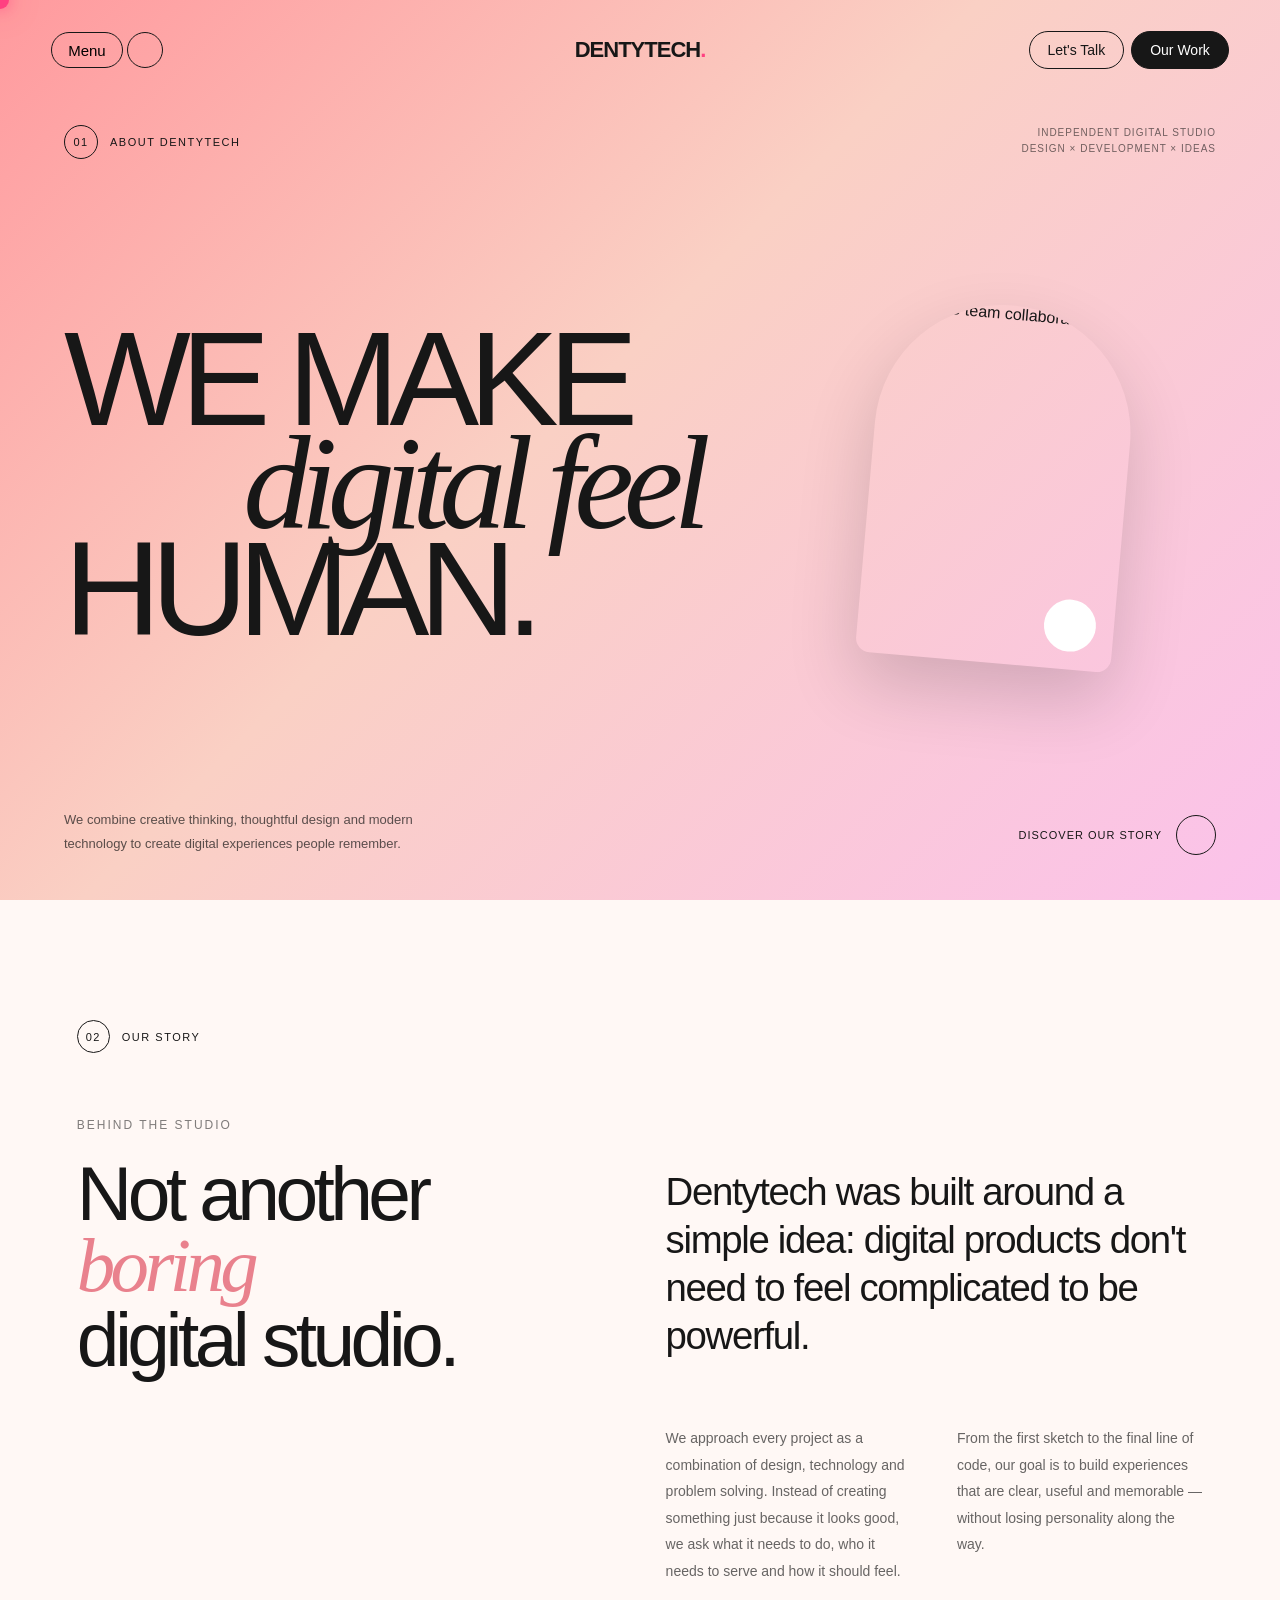
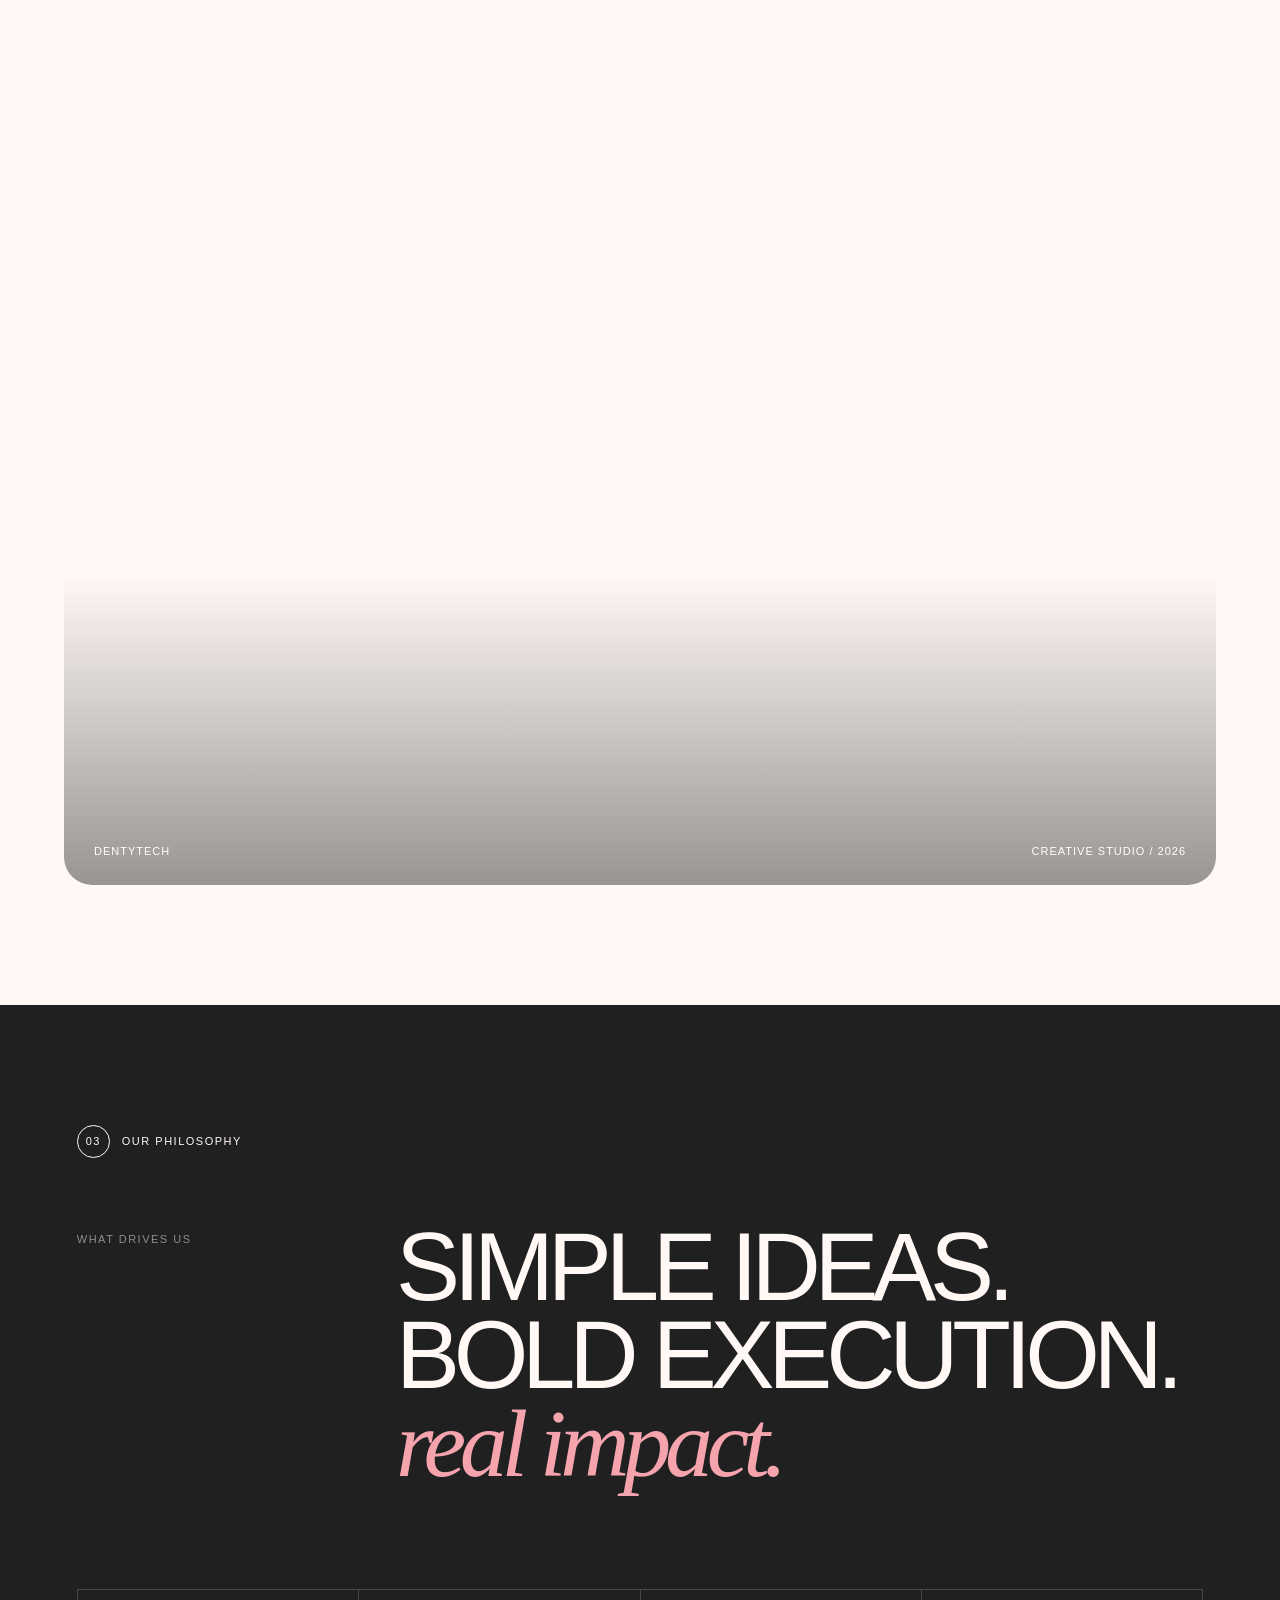
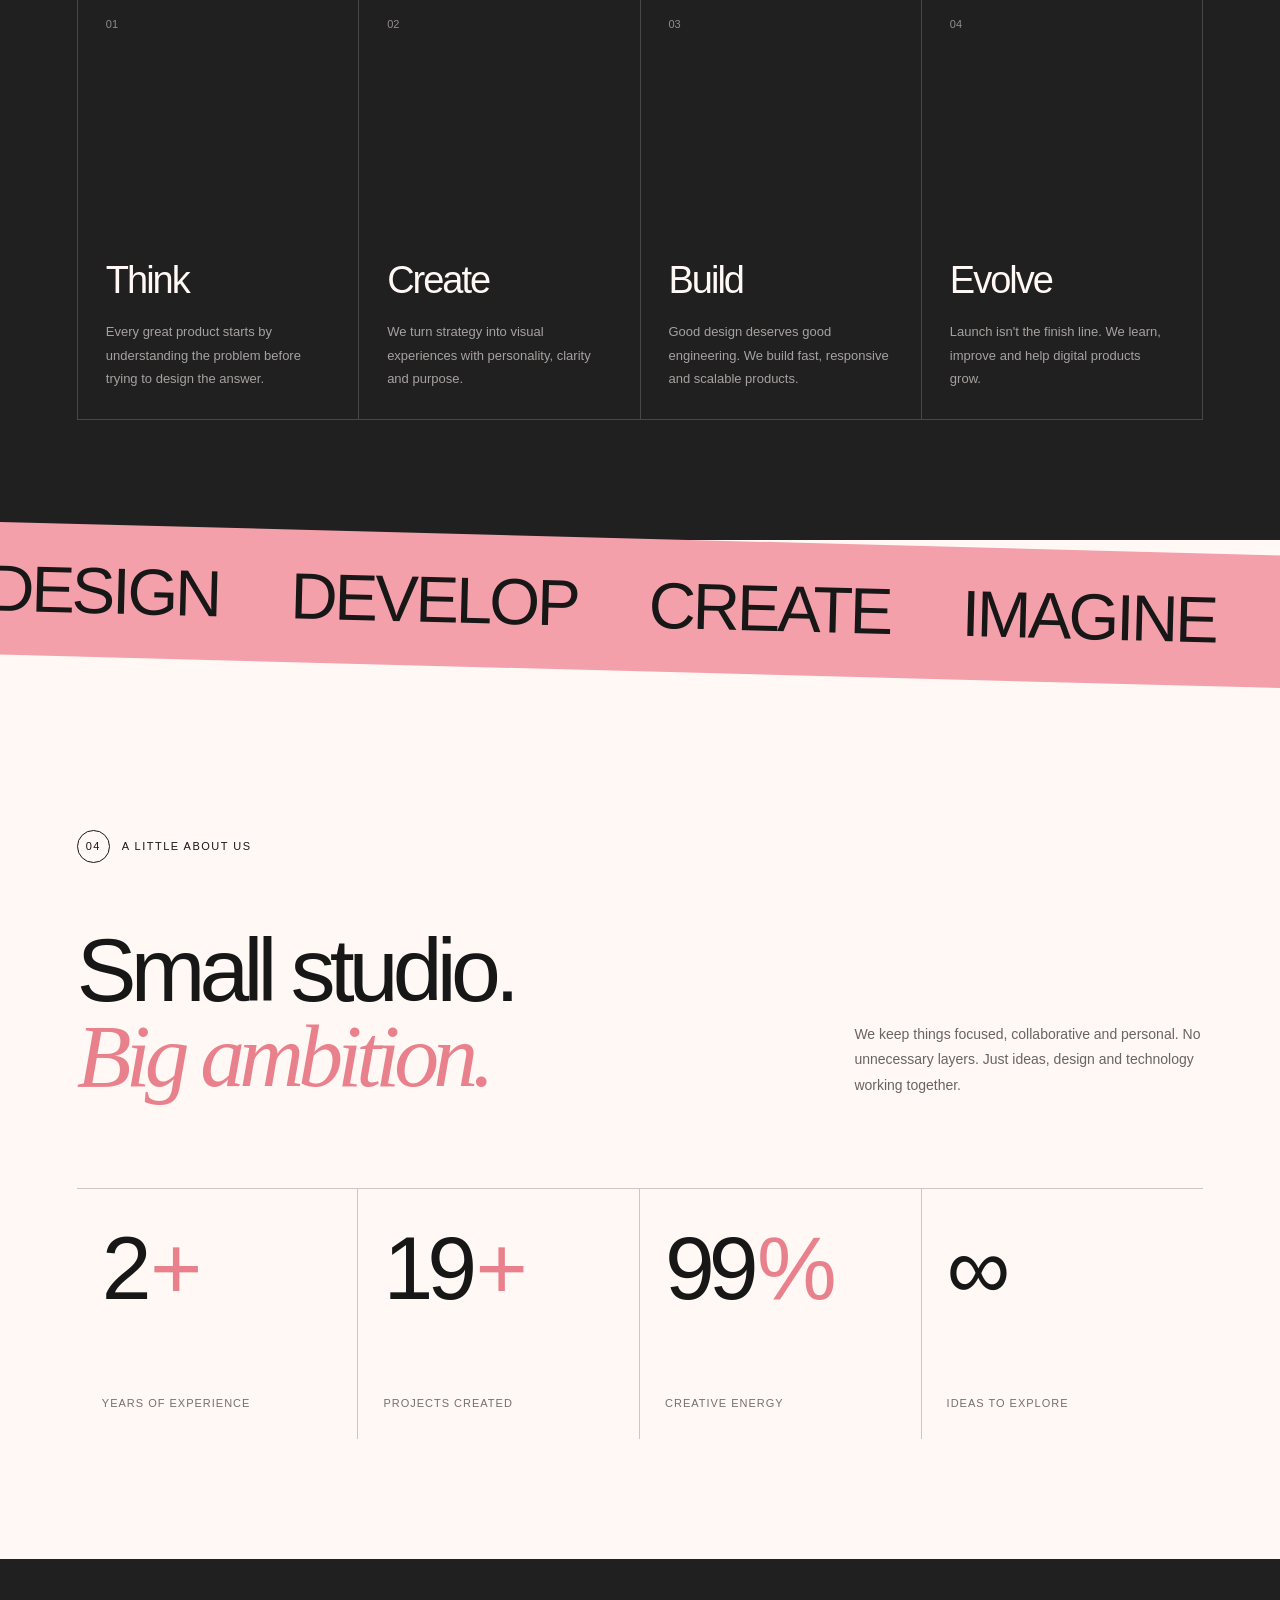
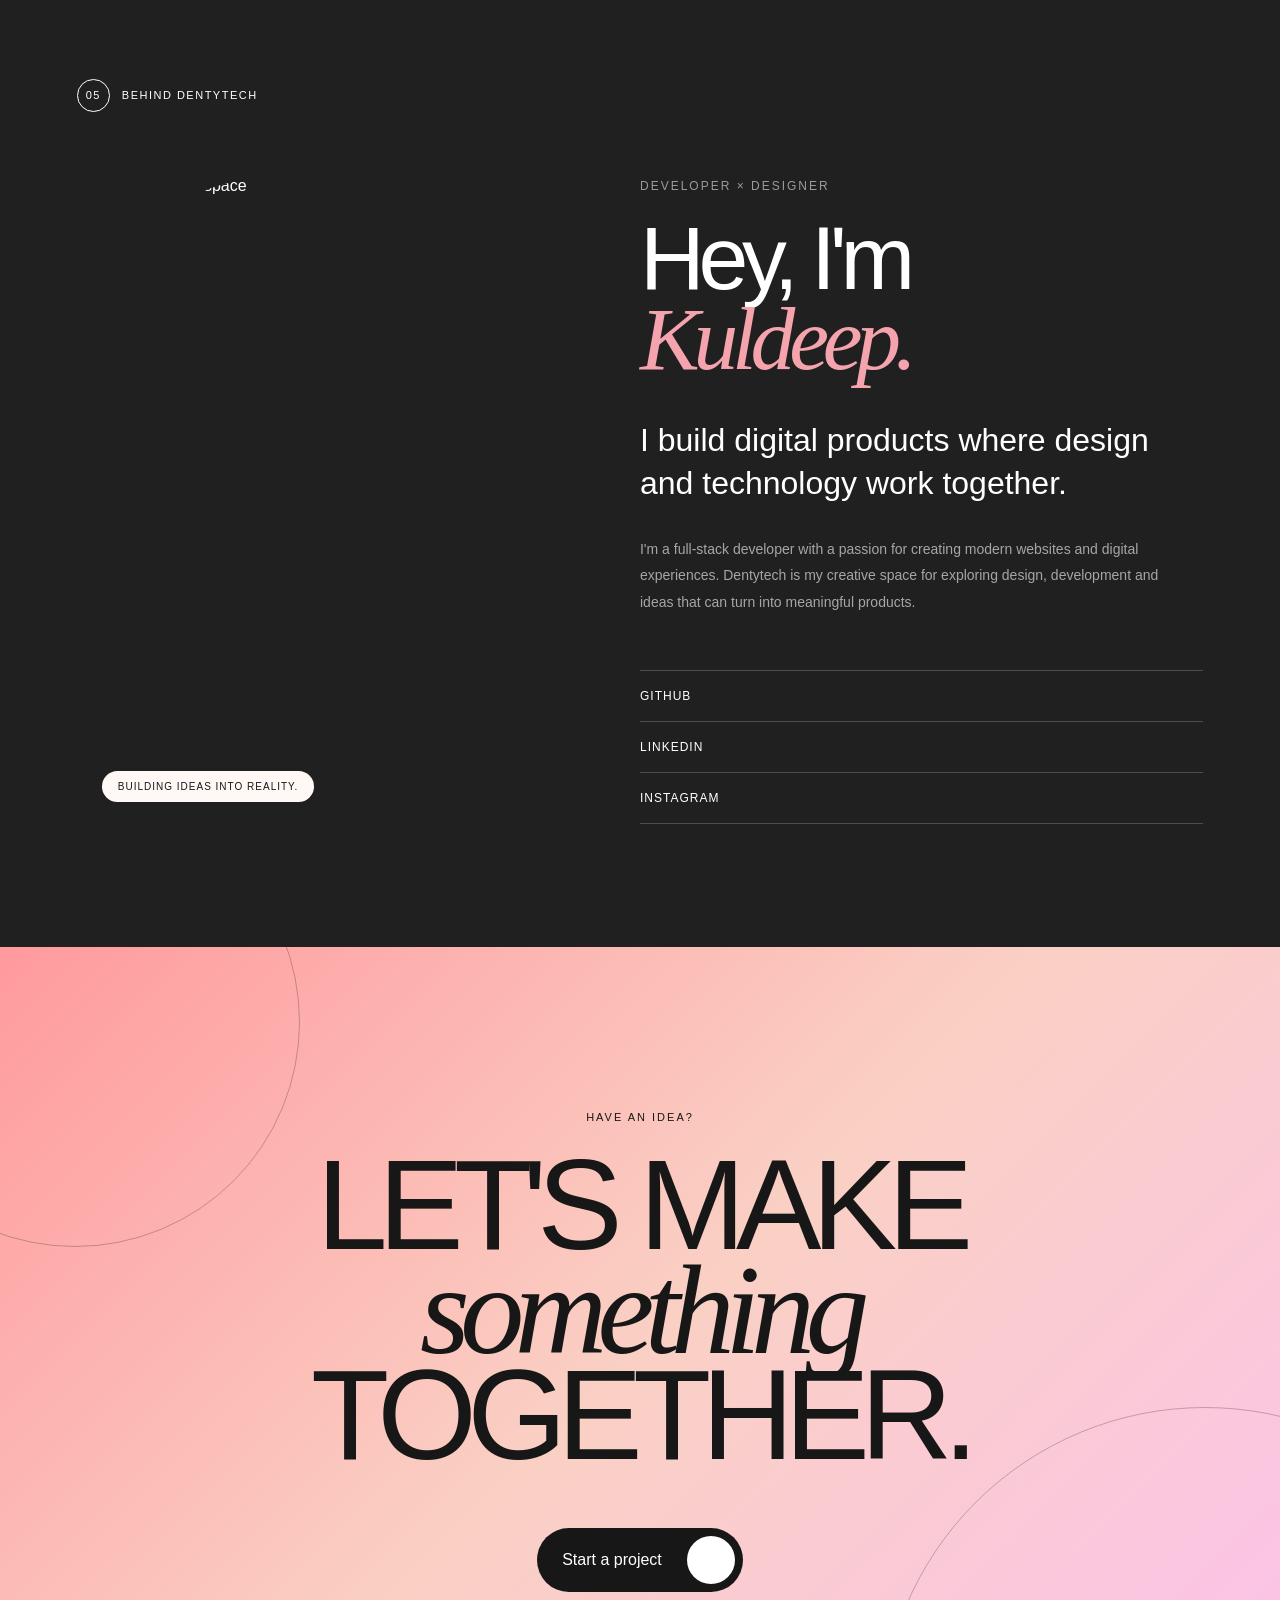
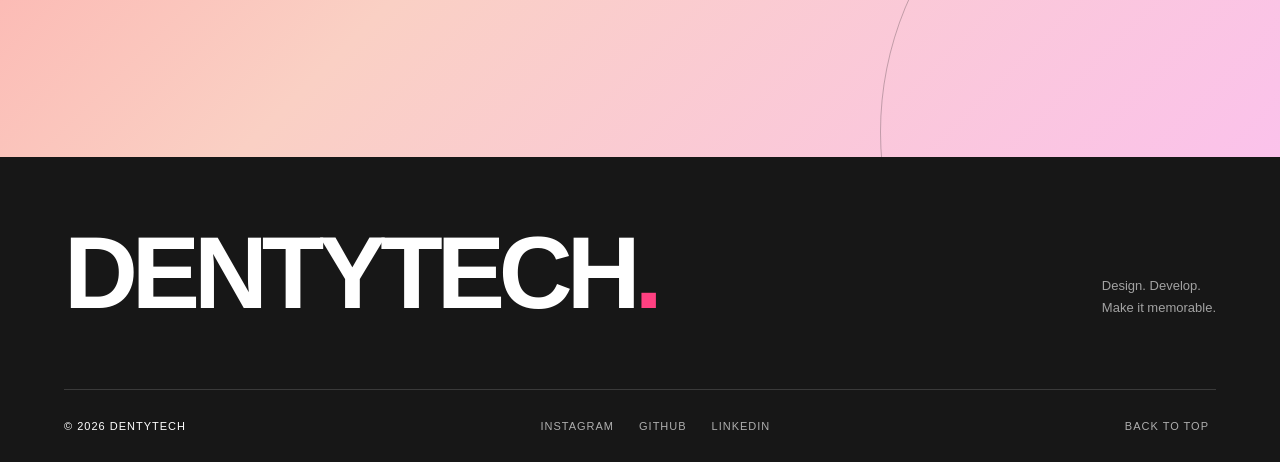
==== about.html @ c759d24b "Refactor CSS styles: Implement CSS variables for colors, enhance layout responsiveness, and improve " ====
<!DOCTYPE html>
<html lang="en">

<head>
    <meta charset="UTF-8">
    <meta name="viewport" content="width=device-width, initial-scale=1.0">

    <meta name="description"
        content="About Dentytech — a creative digital studio building bold, human-centered digital experiences.">

    <title>About — Dentytech</title>

    <link rel="icon" type="image/x-icon" href="/assests/favicon.ico">

    <link
        href="https://cdn.jsdelivr.net/npm/remixicon@4.3.0/fonts/remixicon.css"
        rel="stylesheet"
    >

    <!-- Existing landing page CSS -->
    <link rel="stylesheet" href="style.css">

    <!-- About page CSS -->
    <link rel="stylesheet" href="about.css">
</head>

<body>

    <!-- Custom Cursor -->
    <div class="cursor-follower"></div>


    <!-- MOBILE MENU -->

    <div class="mobile-menu" id="mobileMenu">

        <button class="mobile-close" id="mobileClose" aria-label="Close menu">
            <i class="ri-close-line"></i>
        </button>

        <nav class="mobile-nav">
            <a href="index.html">Home</a>
            <a href="about.html">About</a>
            <a href="index.html#services">Services</a>
            <a href="index.html#work">Work</a>
            <a href="#contact">Contact</a>
        </nav>

        <div class="mobile-socials">
            <a href="https://www.instagram.com/_.kuldeeppatel._" target="_blank">
                <i class="ri-instagram-line"></i>
            </a>

            <a href="https://github.com/kuldeepg3" target="_blank">
                <i class="ri-github-line"></i>
            </a>

            <a href="https://www.linkedin.com/in/kuldeep-patel-09a0041a7" target="_blank">
                <i class="ri-linkedin-box-line"></i>
            </a>
        </div>

    </div>


    <!-- HEADER -->

    <header class="header about-header">

        <nav class="navbar">

            <button class="menu-btn" id="menuBtn">
                <span>Menu</span>
                <i class="ri-menu-3-line"></i>
            </button>

            <a href="index.html" class="logo">
                Dentytech<span>.</span>
            </a>

            <div class="nav-actions">
                <a href="#contact" class="btn btn-outline">
                    Let's Talk
                </a>

                <a href="index.html#work" class="btn btn-primary">
                    Our Work
                </a>
            </div>

        </nav>

    </header>


    <main>

        <!-- ==========================================
             ABOUT HERO
        =========================================== -->

        <section class="about-hero">

            <div class="about-hero-top">

                <div class="page-tag">
                    <span>01</span>
                    <p>About Dentytech</p>
                </div>

                <p class="hero-side-copy">
                    Independent digital studio<br>
                    Design × Development × Ideas
                </p>

            </div>


            <div class="about-title">

                <h1>
                    We make
                    <span>digital feel</span>
                    human.
                </h1>

                <div class="about-hero-image">

                    <img
                        src="https://images.unsplash.com/photo-1552664730-d307ca884978?q=80&w=1600&auto=format&fit=crop"
                        alt="Creative team collaborating"
                    >

                    <div class="image-badge">
                        <i class="ri-arrow-right-down-line"></i>
                    </div>

                </div>

            </div>


            <div class="about-hero-bottom">

                <p>
                    We combine creative thinking, thoughtful design
                    and modern technology to create digital experiences
                    people remember.
                </p>

                <a href="#story" class="about-scroll">
                    <span>Discover our story</span>
                    <i class="ri-arrow-down-line"></i>
                </a>

            </div>

        </section>


        <!-- ==========================================
             STORY
        =========================================== -->

        <section class="story section" id="story">

            <div class="section-label">
                <span>02</span>
                <p>Our story</p>
            </div>


            <div class="story-layout">

                <div class="story-intro">

                    <p class="small-title">
                        Behind the studio
                    </p>

                    <h2>
                        Not another
                        <span>boring</span>
                        digital studio.
                    </h2>

                </div>


                <div class="story-copy">

                    <p class="story-lead">
                        Dentytech was built around a simple idea:
                        digital products don't need to feel complicated
                        to be powerful.
                    </p>

                    <div class="story-columns">

                        <p>
                            We approach every project as a combination
                            of design, technology and problem solving.
                            Instead of creating something just because
                            it looks good, we ask what it needs to do,
                            who it needs to serve and how it should feel.
                        </p>

                        <p>
                            From the first sketch to the final line of
                            code, our goal is to build experiences that
                            are clear, useful and memorable — without
                            losing personality along the way.
                        </p>

                    </div>

                </div>

            </div>

        </section>


        <!-- ==========================================
             BIG IMAGE
        =========================================== -->

        <section class="studio-showcase">

            <div class="showcase-image">

                <img
                    src="https://images.unsplash.com/photo-1522071820081-009f0129c71c?q=80&w=2000&auto=format&fit=crop"
                    alt="Creative people working together"
                >

                <div class="showcase-label">
                    <span>Dentytech</span>
                    <span>Creative Studio / 2026</span>
                </div>

            </div>

        </section>


        <!-- ==========================================
             PHILOSOPHY
        =========================================== -->

        <section class="philosophy section">

            <div class="section-label">
                <span>03</span>
                <p>Our philosophy</p>
            </div>


            <div class="philosophy-heading">

                <p>What drives us</p>

                <h2>
                    Simple ideas.
                    <br>
                    Bold execution.
                    <br>
                    <em>Real impact.</em>
                </h2>

            </div>


            <div class="values-grid">

                <article class="value-card">

                    <div class="value-top">
                        <span>01</span>
                        <i class="ri-lightbulb-flash-line"></i>
                    </div>

                    <div class="value-content">
                        <h3>Think</h3>

                        <p>
                            Every great product starts by understanding
                            the problem before trying to design the answer.
                        </p>
                    </div>

                </article>


                <article class="value-card">

                    <div class="value-top">
                        <span>02</span>
                        <i class="ri-pencil-ruler-2-line"></i>
                    </div>

                    <div class="value-content">
                        <h3>Create</h3>

                        <p>
                            We turn strategy into visual experiences
                            with personality, clarity and purpose.
                        </p>
                    </div>

                </article>


                <article class="value-card">

                    <div class="value-top">
                        <span>03</span>
                        <i class="ri-code-s-slash-line"></i>
                    </div>

                    <div class="value-content">
                        <h3>Build</h3>

                        <p>
                            Good design deserves good engineering.
                            We build fast, responsive and scalable products.
                        </p>
                    </div>

                </article>


                <article class="value-card">

                    <div class="value-top">
                        <span>04</span>
                        <i class="ri-rocket-2-line"></i>
                    </div>

                    <div class="value-content">
                        <h3>Evolve</h3>

                        <p>
                            Launch isn't the finish line. We learn,
                            improve and help digital products grow.
                        </p>
                    </div>

                </article>

            </div>

        </section>


        <!-- ==========================================
             MARQUEE
        =========================================== -->

        <section class="about-marquee">

            <div class="about-marquee-track">

                <span>DESIGN</span>
                <i class="ri-asterisk"></i>

                <span>DEVELOP</span>
                <i class="ri-asterisk"></i>

                <span>CREATE</span>
                <i class="ri-asterisk"></i>

                <span>IMAGINE</span>
                <i class="ri-asterisk"></i>

                <span>DESIGN</span>
                <i class="ri-asterisk"></i>

                <span>DEVELOP</span>
                <i class="ri-asterisk"></i>

                <span>CREATE</span>
                <i class="ri-asterisk"></i>

                <span>IMAGINE</span>
                <i class="ri-asterisk"></i>

            </div>

        </section>


        <!-- ==========================================
             NUMBERS
        =========================================== -->

        <section class="numbers section">

            <div class="section-label">
                <span>04</span>
                <p>A little about us</p>
            </div>


            <div class="numbers-header">

                <h2>
                    Small studio.
                    <span>Big ambition.</span>
                </h2>

                <p>
                    We keep things focused, collaborative and personal.
                    No unnecessary layers. Just ideas, design and
                    technology working together.
                </p>

            </div>


            <div class="stats-grid">

                <article class="stat">
                    <span class="stat-number" data-target="3">0</span>
                    <span class="stat-plus">+</span>

                    <p>Years of experience</p>
                </article>


                <article class="stat">
                    <span class="stat-number" data-target="20">0</span>
                    <span class="stat-plus">+</span>

                    <p>Projects created</p>
                </article>


                <article class="stat">
                    <span class="stat-number" data-target="100">0</span>
                    <span class="stat-plus">%</span>

                    <p>Creative energy</p>
                </article>


                <article class="stat">
                    <span class="stat-number">∞</span>

                    <p>Ideas to explore</p>
                </article>

            </div>

        </section>


        <!-- ==========================================
             FOUNDER
        =========================================== -->

        <section class="founder section">

            <div class="section-label">
                <span>05</span>
                <p>Behind Dentytech</p>
            </div>


            <div class="founder-grid">

                <div class="founder-image">

                    <img
                        src="https://images.unsplash.com/photo-1531297484001-80022131f5a1?q=80&w=1400&auto=format&fit=crop"
                        alt="Developer workspace"
                    >

                    <span class="founder-image-label">
                        Building ideas into reality.
                    </span>

                </div>


                <div class="founder-content">

                    <p class="small-title">
                        Developer × Designer
                    </p>

                    <h2>
                        Hey, I'm
                        <em>Kuldeep.</em>
                    </h2>

                    <p class="founder-lead">
                        I build digital products where design and
                        technology work together.
                    </p>

                    <p class="founder-description">
                        I'm a full-stack developer with a passion for
                        creating modern websites and digital experiences.
                        Dentytech is my creative space for exploring
                        design, development and ideas that can turn into
                        meaningful products.
                    </p>


                    <div class="founder-links">

                        <a
                            href="https://github.com/kuldeepg3"
                            target="_blank"
                        >
                            Github
                            <i class="ri-arrow-right-up-line"></i>
                        </a>

                        <a
                            href="https://www.linkedin.com/in/kuldeep-patel-09a0041a7"
                            target="_blank"
                        >
                            LinkedIn
                            <i class="ri-arrow-right-up-line"></i>
                        </a>

                        <a
                            href="https://www.instagram.com/_.kuldeeppatel._"
                            target="_blank"
                        >
                            Instagram
                            <i class="ri-arrow-right-up-line"></i>
                        </a>

                    </div>

                </div>

            </div>

        </section>


        <!-- ==========================================
             CTA
        =========================================== -->

        <section class="about-cta" id="contact">

            <div class="cta-decoration decoration-one"></div>
            <div class="cta-decoration decoration-two"></div>

            <div class="about-cta-content">

                <p>
                    Have an idea?
                </p>

                <h2>
                    Let's make
                    <span>something</span>
                    together.
                </h2>

                <a href="mailto:hello@dentytech.com">

                    <span>Start a project</span>

                    <i class="ri-arrow-right-up-line"></i>

                </a>

            </div>

        </section>

    </main>


    <!-- ==========================================
         FOOTER
    =========================================== -->

    <footer class="footer">

        <div class="footer-top">

            <a href="index.html" class="footer-logo">
                Dentytech<span>.</span>
            </a>

            <p>
                Design. Develop.<br>
                Make it memorable.
            </p>

        </div>


        <div class="footer-bottom">

            <p>
                © <span id="currentYear"></span> Dentytech
            </p>

            <div class="footer-links">

                <a
                    href="https://www.instagram.com/_.kuldeeppatel._"
                    target="_blank"
                >
                    Instagram
                </a>

                <a
                    href="https://github.com/kuldeepg3"
                    target="_blank"
                >
                    Github
                </a>

                <a
                    href="https://www.linkedin.com/in/kuldeep-patel-09a0041a7"
                    target="_blank"
                >
                    LinkedIn
                </a>

            </div>

            <a href="#" class="back-top">
                Back to top
                <i class="ri-arrow-up-line"></i>
            </a>

        </div>

    </footer>


    <script src="script.js"></script>
    <script src="about.js"></script>

</body>
</html>
---- style.css ----
/* =========================================
   RESET / VARIABLES
========================================= */

:root {
    --black: #171717;
    --dark: #202020;
    --white: #fffaf8;
    --pink: #ff9a9e;
    --light-pink: #fad0c4;
    --soft-pink: #fbc2eb;
    --accent: #ff4081;
    --border: rgba(23, 23, 23, 0.18);
}

* {
    margin: 0;
    padding: 0;
    box-sizing: border-box;
}

html {
    scroll-behavior: smooth;
}

body {
    width: 100%;
    min-height: 100vh;
    overflow-x: hidden;

    color: var(--black);

    font-family:
        "Lucida Sans",
        "Lucida Sans Regular",
        "Lucida Grande",
        "Lucida Sans Unicode",
        Geneva,
        Verdana,
        sans-serif;

    background: #fff8f5;
}

body.menu-open {
    overflow: hidden;
}

button,
a {
    font: inherit;
}

a {
    color: inherit;
    text-decoration: none;
}

button {
    border: 0;
}

img {
    width: 100%;
    display: block;
}

::selection {
    color: white;
    background: var(--accent);
}


/* =========================================
   CURSOR
========================================= */

.cursor-follower {
    position: fixed;

    top: 0;
    left: 0;

    width: 18px;
    height: 18px;

    border-radius: 50%;

    background: #ff4081;

    pointer-events: none;

    transform: translate(-50%, -50%);

    z-index: 9999;

    transition:
        width 0.25s ease,
        height 0.25s ease,
        background 0.25s ease;

    box-shadow:
        0 0 15px rgba(255, 64, 129, 0.6),
        0 0 35px rgba(255, 64, 129, 0.25);
}

.cursor-follower.active {
    width: 42px;
    height: 42px;

    background: rgba(255, 64, 129, 0.25);
}


/* =========================================
   HEADER
========================================= */

.header {
    position: absolute;

    top: 0;
    left: 0;

    width: 100%;

    z-index: 100;
}

.navbar {
    height: 100px;

    display: flex;
    align-items: center;
    justify-content: space-between;

    padding: 0 4vw;
}

.menu-btn {
    display: flex;
    align-items: center;

    gap: 4px;

    background: transparent;

    cursor: pointer;
}

.menu-btn span,
.menu-btn i {
    height: 36px;

    display: flex;
    align-items: center;
    justify-content: center;

    border: 1.5px solid var(--black);

    font-size: 15px;
}

.menu-btn span {
    padding: 0 16px;

    border-radius: 100px;
}

.menu-btn i {
    width: 36px;

    border-radius: 50%;
}

.logo {
    position: absolute;

    left: 50%;

    transform: translateX(-50%);

    font-size: 22px;
    font-weight: 700;

    text-transform: uppercase;

    letter-spacing: -1px;
}

.logo span,
.footer-logo span {
    color: var(--accent);
}

.nav-actions {
    display: flex;

    gap: 7px;
}

.btn {
    padding: 10px 18px;

    border-radius: 100px;

    font-size: 14px;

    transition: 0.3s ease;
}

.btn-outline {
    border: 1.5px solid var(--black);
}

.btn-primary {
    color: white;

    background: var(--black);

    border: 1.5px solid var(--black);
}

.btn:hover {
    transform: translateY(-2px);
}

.btn-primary:hover {
    background: var(--accent);

    border-color: var(--accent);
}


/* =========================================
   MOBILE MENU
========================================= */

.mobile-menu {
    position: fixed;

    inset: 0;

    z-index: 1000;

    display: flex;
    align-items: center;
    justify-content: center;

    visibility: hidden;
    opacity: 0;

    background:
        linear-gradient(
            135deg,
            #ff9a9e,
            #fad0c4,
            #fbc2eb
        );

    transform: translateY(-100%);

    transition:
        transform 0.55s cubic-bezier(.77, 0, .18, 1),
        opacity 0.4s,
        visibility 0.4s;
}

.mobile-menu.open {
    visibility: visible;
    opacity: 1;

    transform: translateY(0);
}

.mobile-close {
    position: absolute;

    top: 35px;
    right: 4vw;

    width: 50px;
    height: 50px;

    border: 1.5px solid var(--black);
    border-radius: 50%;

    background: transparent;

    cursor: pointer;
}

.mobile-close i {
    font-size: 28px;
}

.mobile-nav {
    display: flex;
    flex-direction: column;

    text-align: center;

    gap: 10px;
}

.mobile-nav a {
    font-size: clamp(42px, 8vw, 90px);

    line-height: 1;

    text-transform: uppercase;

    transition: 0.3s ease;
}

.mobile-nav a:hover {
    font-style: italic;

    transform: translateX(10px);
}

.mobile-socials {
    position: absolute;

    bottom: 40px;

    display: flex;

    gap: 20px;
}

.mobile-socials i {
    font-size: 25px;
}


/* =========================================
   HERO
========================================= */

.hero {
    position: relative;

    min-height: 100svh;

    overflow: hidden;

    background:
        linear-gradient(
            270deg,
            #ff9a9e,
            #fad0c4,
            #fbc2eb,
            #ffd6ca
        );

    background-size: 700% 700%;

    animation: gradientBackground 15s ease infinite;
}

@keyframes gradientBackground {

    0% {
        background-position: 0% 50%;
    }

    50% {
        background-position: 100% 50%;
    }

    100% {
        background-position: 0% 50%;
    }
}

.hero-content {
    min-height: 100svh;

    position: relative;

    display: flex;
    flex-direction: column;
    align-items: center;
    justify-content: center;

    padding: 130px 30px 120px;
}

.eyebrow {
    position: absolute;

    top: 130px;

    padding: 8px 14px;

    border: 1px solid rgba(0, 0, 0, 0.4);
    border-radius: 100px;

    font-size: 11px;

    text-transform: uppercase;

    letter-spacing: 2px;
}

.hero h1 {
    position: relative;

    z-index: 1;

    width: 100%;

    font-size: clamp(52px, 7.4vw, 130px);
    font-weight: 500;

    line-height: 0.9;

    letter-spacing: -0.065em;

    text-align: center;
    text-transform: uppercase;
}

.hero h1 span {
    display: block;
}

.hero-description {
    position: absolute;

    left: 4vw;
    top: 50%;

    width: 220px;

    transform: translateY(110px);

    font-size: 12px;

    line-height: 1.7;

    opacity: 0.7;
}


/* IMAGE STACK */

.hero-cards {
    position: absolute;

    top: 50%;
    left: 50%;

    width: 220px;
    height: 310px;

    transform: translate(-50%, -50%);

    z-index: 2;
}

.image-card {
    position: absolute;

    inset: 0;

    overflow: hidden;

    border-radius: 22px;

    box-shadow: 0 25px 60px rgba(0, 0, 0, 0.15);

    transition:
        transform 0.5s cubic-bezier(.2, .8, .2, 1),
        filter 0.4s;
}

.image-card img {
    width: 100%;
    height: 100%;

    object-fit: cover;
}

.card-1 {
    transform: rotate(-28deg) translate(-18px, 2px);
}

.card-2 {
    transform: rotate(-18deg) translate(-10px, -4px);
}

.card-3 {
    transform: rotate(-9deg) translate(-4px, -6px);
}

.card-4 {
    transform: rotate(2deg);
}

.hero-cards:hover .card-1 {
    transform: rotate(-38deg) translate(-75px, 0);
}

.hero-cards:hover .card-2 {
    transform: rotate(-20deg) translate(-32px, -10px);
}

.hero-cards:hover .card-3 {
    transform: rotate(-5deg) translate(20px, -8px);
}

.hero-cards:hover .card-4 {
    transform: rotate(14deg) translate(70px, 0);
}


/* HERO BOTTOM */

.hero-bottom {
    position: absolute;

    left: 0;
    bottom: 35px;

    z-index: 10;

    width: 100%;

    padding: 0 4vw;

    display: flex;
    align-items: center;
    justify-content: space-between;
}

.developer {
    width: 180px;

    font-size: 11px;

    text-transform: uppercase;

    letter-spacing: 1px;

    opacity: 0.65;
}

.scroll-btn {
    position: absolute;

    left: 50%;

    width: 45px;
    height: 45px;

    display: flex;
    align-items: center;
    justify-content: center;

    transform: translateX(-50%);

    border: 1px solid var(--black);
    border-radius: 50%;

    transition: 0.3s;
}

.scroll-btn:hover {
    color: white;

    background: var(--black);
}

.social-media {
    width: 180px;

    display: flex;
    justify-content: flex-end;

    gap: 12px;
}

.social-media a {
    width: 38px;
    height: 38px;

    display: flex;
    align-items: center;
    justify-content: center;

    border: 1px solid rgba(0, 0, 0, 0.25);
    border-radius: 50%;

    transition: 0.3s;
}

.social-media i {
    font-size: 19px;
}

.social-media a:hover {
    color: white;

    background: var(--black);

    transform: rotate(-10deg);
}


/* =========================================
   GLOBAL SECTIONS
========================================= */

.section {
    padding: 120px 6vw;
}

.section-label {
    display: flex;
    align-items: center;

    gap: 12px;

    margin-bottom: 65px;

    font-size: 11px;

    text-transform: uppercase;

    letter-spacing: 1.5px;
}

.section-label span {
    width: 33px;
    height: 33px;

    display: flex;
    align-items: center;
    justify-content: center;

    border: 1px solid var(--black);
    border-radius: 50%;
}

.section-heading h2 {
    max-width: 900px;

    margin-bottom: 80px;

    font-size: clamp(55px, 8vw, 120px);
    font-weight: 400;

    line-height: 0.95;

    letter-spacing: -0.065em;

    text-transform: uppercase;
}

.section-heading h2 em {
    font-family: Georgia, serif;
    font-weight: 400;

    text-transform: lowercase;
}


/* =========================================
   ABOUT
========================================= */

.about {
    min-height: 100vh;

    background: #fff8f5;
}

.about-content {
    max-width: 1200px;

    margin-left: auto;
}

.small-title {
    margin-bottom: 25px;

    font-size: 12px;

    text-transform: uppercase;

    letter-spacing: 2px;

    opacity: 0.55;
}

.about h2 {
    max-width: 1050px;

    font-size: clamp(42px, 6.2vw, 95px);
    font-weight: 400;

    line-height: 1.03;

    letter-spacing: -0.055em;
}

.about h2 span {
    color: #e9818d;

    font-family: Georgia, serif;
    font-style: italic;
}

.about-bottom {
    max-width: 700px;

    margin-top: 70px;
    margin-left: auto;

    display: flex;
    align-items: flex-end;
    justify-content: space-between;

    gap: 50px;
}

.about-bottom p {
    max-width: 520px;

    font-size: 16px;

    line-height: 1.8;

    opacity: 0.7;
}

.round-arrow {
    min-width: 65px;
    height: 65px;

    display: flex;
    align-items: center;
    justify-content: center;

    border: 1px solid var(--black);
    border-radius: 50%;

    transition: 0.35s;
}

.round-arrow i {
    font-size: 25px;
}

.round-arrow:hover {
    color: white;

    background: var(--black);

    transform: rotate(45deg);
}


/* =========================================
   MARQUEE
========================================= */

.marquee-section {
    padding: 30px 0;

    overflow: hidden;

    color: white;

    background: var(--black);

    transform: rotate(-2deg) scale(1.02);
}

.marquee {
    overflow: hidden;
}

.marquee-track {
    width: max-content;

    display: flex;
    align-items: center;

    gap: 35px;

    animation: marquee 20s linear infinite;
}

.marquee-track span {
    font-size: clamp(30px, 4vw, 60px);

    letter-spacing: -2px;
}

.marquee-track i {
    color: #ff9a9e;

    font-size: 30px;
}

@keyframes marquee {
    from {
        transform: translateX(0);
    }

    to {
        transform: translateX(-50%);
    }
}


/* =========================================
   SERVICES
========================================= */

.services {
    padding-top: 160px;

    background: #fff8f5;
}

.services-list {
    border-top: 1px solid var(--border);
}

.service-item {
    position: relative;

    display: grid;
    grid-template-columns: 80px 1fr auto;
    align-items: center;

    gap: 30px;

    padding: 35px 0;

    overflow: hidden;

    border-bottom: 1px solid var(--border);
}

.service-item::before {
    content: "";

    position: absolute;

    left: 0;
    bottom: 0;

    width: 100%;
    height: 0;

    background: #f5d1d0;

    transition: height 0.35s ease;

    z-index: 0;
}

.service-item:hover::before {
    height: 100%;
}

.service-item > * {
    position: relative;

    z-index: 1;
}

.service-number {
    font-size: 12px;

    opacity: 0.5;
}

.service-name {
    display: grid;
    grid-template-columns: 1fr 1fr;
    align-items: center;

    gap: 30px;
}

.service-name h3 {
    font-size: clamp(28px, 4vw, 55px);
    font-weight: 400;

    letter-spacing: -2px;
}

.service-name p {
    max-width: 350px;

    font-size: 13px;

    line-height: 1.7;

    opacity: 0.65;
}

.service-icon {
    width: 55px;
    height: 55px;

    display: flex;
    align-items: center;
    justify-content: center;

    border: 1px solid var(--black);
    border-radius: 50%;

    transition: 0.35s;
}

.service-icon i {
    font-size: 22px;
}

.service-item:hover .service-icon {
    color: white;

    background: var(--black);

    transform: rotate(45deg);
}


/* =========================================
   WORK
========================================= */

.work {
    color: #f8f3ef;

    background: var(--dark);
}

.work .section-label span {
    border-color: #f8f3ef;
}

.projects-grid {
    display: grid;
    grid-template-columns: 1fr 1fr;

    gap: 80px 30px;
}

.project-image {
    position: relative;

    display: block;

    height: 480px;

    overflow: hidden;

    border-radius: 22px;
}

.project-large .project-image {
    height: 620px;
}

.project-image img {
    width: 100%;
    height: 100%;

    object-fit: cover;

    transition: transform 0.7s cubic-bezier(.2, .8, .2, 1);
}

.project:hover img {
    transform: scale(1.06);
}

.project-arrow {
    position: absolute;

    right: 20px;
    top: 20px;

    width: 55px;
    height: 55px;

    display: flex;
    align-items: center;
    justify-content: center;

    color: var(--black);

    background: white;

    border-radius: 50%;

    transform: scale(0);

    transition: 0.35s ease;
}

.project:hover .project-arrow {
    transform: scale(1);
}

.project-arrow i {
    font-size: 22px;
}

.project-info {
    display: flex;
    justify-content: space-between;

    gap: 30px;

    padding-top: 18px;
}

.project-info h3 {
    margin-bottom: 7px;

    font-size: 24px;
    font-weight: 400;
}

.project-info p,
.project-info > span {
    font-size: 11px;

    text-transform: uppercase;

    letter-spacing: 1px;

    opacity: 0.5;
}


/* =========================================
   PROCESS
========================================= */

.process {
    background:
        linear-gradient(
            135deg,
            #ff9a9e,
            #fad0c4,
            #fbc2eb
        );
}

.process-grid {
    display: grid;
    grid-template-columns: repeat(4, 1fr);

    border-top: 1px solid rgba(0, 0, 0, 0.2);
    border-left: 1px solid rgba(0, 0, 0, 0.2);
}

.process-card {
    min-height: 390px;

    display: flex;
    flex-direction: column;

    padding: 30px;

    border-right: 1px solid rgba(0, 0, 0, 0.2);
    border-bottom: 1px solid rgba(0, 0, 0, 0.2);

    transition: 0.35s ease;
}

.process-card:hover {
    background: rgba(255, 255, 255, 0.25);

    transform: translateY(-8px);
}

.process-card > span {
    font-size: 12px;

    opacity: 0.5;
}

.process-card > i {
    margin: 65px 0 auto;

    font-size: 48px;
}

.process-card h3 {
    margin-bottom: 14px;

    font-size: 28px;
    font-weight: 400;
}

.process-card p {
    font-size: 13px;

    line-height: 1.7;

    opacity: 0.65;
}


/* =========================================
   CTA
========================================= */

.cta {
    position: relative;

    min-height: 85vh;

    display: flex;
    flex-direction: column;
    align-items: center;
    justify-content: center;

    padding: 100px 5vw;

    overflow: hidden;

    text-align: center;

    background: #fff8f5;
}

.cta > *:not(.cta-orb) {
    position: relative;

    z-index: 2;
}

.cta > p {
    margin-bottom: 30px;

    font-size: 12px;

    text-transform: uppercase;

    letter-spacing: 2px;
}

.cta h2 {
    max-width: 1000px;

    font-size: clamp(55px, 9vw, 135px);
    font-weight: 400;

    line-height: 0.9;

    letter-spacing: -0.07em;

    text-transform: uppercase;
}

.cta h2 span {
    display: block;

    color: #e9828e;

    font-family: Georgia, serif;
    font-style: italic;

    text-transform: lowercase;
}

.cta-button {
    margin-top: 55px;

    display: flex;
    align-items: center;

    gap: 25px;

    padding: 8px 8px 8px 25px;

    color: white;

    background: var(--black);

    border-radius: 100px;

    transition: 0.3s;
}

.cta-button i {
    width: 45px;
    height: 45px;

    display: flex;
    align-items: center;
    justify-content: center;

    color: var(--black);

    background: white;

    border-radius: 50%;
}

.cta-button:hover {
    transform: translateY(-5px);
}

.cta-orb {
    position: absolute;

    border-radius: 50%;

    filter: blur(10px);

    opacity: 0.65;
}

.orb-one {
    width: 300px;
    height: 300px;

    top: 5%;
    left: -100px;

    background: #ff9a9e;
}

.orb-two {
    width: 350px;
    height: 350px;

    right: -120px;
    bottom: -80px;

    background: #fbc2eb;
}


/* =========================================
   FOOTER
========================================= */

.footer {
    padding: 70px 5vw 30px;

    color: white;

    background: var(--black);
}

.footer-top {
    display: flex;
    align-items: flex-end;
    justify-content: space-between;

    gap: 40px;

    padding-bottom: 70px;

    border-bottom: 1px solid rgba(255, 255, 255, 0.15);
}

.footer-logo {
    font-size: clamp(45px, 8vw, 110px);
    font-weight: 600;

    line-height: 0.9;

    letter-spacing: -0.06em;

    text-transform: uppercase;
}

.footer-top p {
    font-size: 13px;

    line-height: 1.7;

    opacity: 0.6;
}

.footer-bottom {
    display: flex;
    align-items: center;
    justify-content: space-between;

    gap: 30px;

    padding-top: 30px;

    font-size: 11px;

    text-transform: uppercase;

    letter-spacing: 1px;
}

.footer-links {
    display: flex;

    gap: 25px;
}

.footer-links a,
.back-top {
    opacity: 0.65;

    transition: 0.25s;
}

.footer-links a:hover,
.back-top:hover {
    opacity: 1;
}

.back-top {
    display: flex;
    align-items: center;

    gap: 7px;
}


/* =========================================
   RESPONSIVE - TABLET
========================================= */

@media (max-width: 1000px) {

    .section {
        padding: 100px 5vw;
    }

    .hero-description {
        display: none;
    }

    .hero-cards {
        width: 190px;
        height: 270px;
    }

    .process-grid {
        grid-template-columns: 1fr 1fr;
    }

    .service-name {
        grid-template-columns: 1fr;
    }

    .project-image {
        height: 390px;
    }

    .project-large .project-image {
        height: 500px;
    }
}


/* =========================================
   RESPONSIVE - MOBILE
========================================= */

@media (max-width: 700px) {

    .cursor-follower {
        display: none;
    }

    .navbar {
        height: 80px;

        padding: 0 18px;
    }

    .menu-btn span {
        display: none;
    }

    .logo {
        font-size: 18px;
    }

    .nav-actions .btn-outline {
        display: none;
    }

    .nav-actions .btn-primary {
        padding: 8px 14px;

        font-size: 12px;
    }


    /* HERO */

    .hero-content {
        min-height: 100svh;

        padding: 110px 16px 100px;
    }

    .eyebrow {
        top: 110px;

        font-size: 9px;
    }

    .hero h1 {
        font-size: clamp(43px, 15vw, 75px);

        line-height: 0.92;

        z-index: 1;
    }

    .hero-cards {
        width: 145px;
        height: 205px;

        z-index: 2;
    }

    .image-card {
        border-radius: 15px;
    }

    .card-1 {
        transform: rotate(-25deg) translate(-10px, 0);
    }

    .card-2 {
        transform: rotate(-16deg) translate(-5px, -2px);
    }

    .card-3 {
        transform: rotate(-8deg);
    }

    .card-4 {
        transform: rotate(2deg);
    }

    .hero-cards:hover .card-1 {
        transform: rotate(-25deg) translate(-10px, 0);
    }

    .hero-cards:hover .card-2 {
        transform: rotate(-16deg) translate(-5px, -2px);
    }

    .hero-cards:hover .card-3 {
        transform: rotate(-8deg);
    }

    .hero-cards:hover .card-4 {
        transform: rotate(2deg);
    }

    .hero-bottom {
        bottom: 22px;

        padding: 0 18px;
    }

    .developer {
        width: auto;

        font-size: 9px;
    }

    .scroll-btn {
        display: none;
    }

    .social-media {
        width: auto;

        gap: 5px;
    }

    .social-media a {
        width: 32px;
        height: 32px;
    }

    .social-media i {
        font-size: 16px;
    }


    /* SECTIONS */

    .section {
        padding: 80px 20px;
    }

    .section-label {
        margin-bottom: 45px;
    }

    .section-heading h2 {
        margin-bottom: 55px;

        font-size: 50px;
    }


    /* ABOUT */

    .about {
        min-height: auto;
    }

    .about h2 {
        font-size: 42px;
    }

    .about-bottom {
        margin-top: 45px;

        flex-direction: column;
        align-items: flex-start;

        gap: 30px;
    }


    /* SERVICES */

    .services {
        padding-top: 110px;
    }

    .service-item {
        grid-template-columns: 35px 1fr auto;

        gap: 12px;

        padding: 25px 0;
    }

    .service-name h3 {
        font-size: 28px;

        letter-spacing: -1px;
    }

    .service-name p {
        display: none;
    }

    .service-icon {
        width: 40px;
        height: 40px;
    }


    /* WORK */

    .projects-grid {
        grid-template-columns: 1fr;

        gap: 55px;
    }

    .project-image,
    .project-large .project-image {
        height: 420px;
    }

    .project-arrow {
        width: 45px;
        height: 45px;

        transform: scale(1);
    }


    /* PROCESS */

    .process-grid {
        grid-template-columns: 1fr;
    }

    .process-card {
        min-height: 320px;
    }

    .process-card > i {
        margin-top: 45px;
    }


    /* CTA */

    .cta {
        min-height: 75vh;

        padding: 80px 20px;
    }

    .cta h2 {
        font-size: 52px;
    }


    /* FOOTER */

    .footer {
        padding: 60px 20px 25px;
    }

    .footer-top {
        flex-direction: column;
        align-items: flex-start;

        padding-bottom: 45px;
    }

    .footer-logo {
        font-size: 52px;
    }

    .footer-bottom {
        flex-direction: column;
        align-items: flex-start;

        gap: 20px;
    }

    .footer-links {
        flex-wrap: wrap;

        gap: 15px;
    }
}


/* =========================================
   VERY SMALL DEVICES
========================================= */

@media (max-width: 400px) {

    .hero h1 {
        font-size: 42px;
    }

    .hero-cards {
        width: 125px;
        height: 180px;
    }

    .about h2 {
        font-size: 35px;
    }

    .section-heading h2 {
        font-size: 42px;
    }

    .project-image,
    .project-large .project-image {
        height: 350px;
    }

    .cta h2 {
        font-size: 43px;
    }
}


/* =========================================
   TOUCH DEVICES
========================================= */

@media (hover: none) {

    .cursor-follower {
        display: none;
    }
}


/* =========================================
   REDUCED MOTION
========================================= */

@media (prefers-reduced-motion: reduce) {

    *,
    *::before,
    *::after {
        scroll-behavior: auto !important;

        animation-duration: 0.01ms !important;
        animation-iteration-count: 1 !important;

        transition-duration: 0.01ms !important;
    }
}
---- about.css ----
/* =========================================
   ABOUT HERO
========================================= */

.about-header {
    color: #171717;
}

.about-hero {
    min-height: 100svh;

    padding: 125px 5vw 45px;

    display: flex;
    flex-direction: column;

    overflow: hidden;

    background:
        linear-gradient(
            135deg,
            #ff9a9e 0%,
            #fad0c4 45%,
            #fbc2eb 100%
        );
}

.about-hero-top {
    display: flex;
    align-items: flex-start;
    justify-content: space-between;
}

.page-tag {
    display: flex;
    align-items: center;

    gap: 12px;

    font-size: 11px;

    text-transform: uppercase;

    letter-spacing: 1.5px;
}

.page-tag span {
    width: 34px;
    height: 34px;

    display: flex;
    align-items: center;
    justify-content: center;

    border: 1px solid #171717;
    border-radius: 50%;
}

.hero-side-copy {
    font-size: 10px;

    line-height: 1.6;

    text-align: right;
    text-transform: uppercase;

    letter-spacing: 1px;

    opacity: 0.6;
}


/* HERO TITLE */

.about-title {
    position: relative;

    flex: 1;

    display: flex;
    align-items: center;

    padding: 60px 0;
}

.about-title h1 {
    position: relative;

    z-index: 2;

    width: 100%;

    font-size: clamp(65px, 10.5vw, 170px);
    font-weight: 400;

    line-height: 0.78;

    letter-spacing: -0.075em;

    text-transform: uppercase;
}

.about-title h1 span {
    display: block;

    margin-left: 14vw;

    font-family: Georgia, serif;
    font-style: italic;

    text-transform: lowercase;
}


/* HERO IMAGE */

.about-hero-image {
    position: absolute;

    right: 7vw;
    top: 50%;

    width: clamp(180px, 20vw, 320px);
    height: clamp(250px, 28vw, 430px);

    overflow: hidden;

    border-radius: 180px 180px 20px 20px;

    transform: translateY(-50%) rotate(5deg);

    box-shadow: 0 30px 70px rgba(0, 0, 0, 0.16);

    z-index: 1;
}

.about-hero-image img {
    width: 100%;
    height: 100%;

    object-fit: cover;

    transition: transform 0.7s ease;
}

.about-hero-image:hover img {
    transform: scale(1.06);
}

.image-badge {
    position: absolute;

    right: 18px;
    bottom: 18px;

    width: 52px;
    height: 52px;

    display: flex;
    align-items: center;
    justify-content: center;

    color: #171717;

    background: white;

    border-radius: 50%;
}

.image-badge i {
    font-size: 22px;
}


/* HERO BOTTOM */

.about-hero-bottom {
    display: flex;
    align-items: flex-end;
    justify-content: space-between;

    gap: 50px;
}

.about-hero-bottom > p {
    max-width: 400px;

    font-size: 13px;

    line-height: 1.8;

    opacity: 0.7;
}

.about-scroll {
    display: flex;
    align-items: center;

    gap: 14px;

    font-size: 11px;

    text-transform: uppercase;

    letter-spacing: 1px;
}

.about-scroll i {
    width: 40px;
    height: 40px;

    display: flex;
    align-items: center;
    justify-content: center;

    border: 1px solid #171717;
    border-radius: 50%;

    transition: 0.3s;
}

.about-scroll:hover i {
    color: white;

    background: #171717;
}


/* =========================================
   STORY
========================================= */

.story {
    background: #fff8f5;
}

.story-layout {
    display: grid;
    grid-template-columns: 0.95fr 1.05fr;

    gap: 8vw;
}

.story-intro h2 {
    max-width: 650px;

    font-size: clamp(48px, 6vw, 90px);
    font-weight: 400;

    line-height: 0.95;

    letter-spacing: -0.06em;
}

.story-intro h2 span {
    display: block;

    color: #e9818d;

    font-family: Georgia, serif;
    font-style: italic;
}

.story-copy {
    padding-top: 50px;
}

.story-lead {
    max-width: 620px;

    margin-bottom: 65px;

    font-size: clamp(25px, 3vw, 43px);

    line-height: 1.25;

    letter-spacing: -0.035em;
}

.story-columns {
    display: grid;
    grid-template-columns: 1fr 1fr;

    gap: 45px;
}

.story-columns p {
    font-size: 14px;

    line-height: 1.9;

    opacity: 0.65;
}


/* =========================================
   SHOWCASE IMAGE
========================================= */

.studio-showcase {
    padding: 0 5vw 120px;

    background: #fff8f5;
}

.showcase-image {
    position: relative;

    height: min(75vw, 780px);

    overflow: hidden;

    border-radius: 28px;
}

.showcase-image img {
    width: 100%;
    height: 115%;

    object-fit: cover;

    transform: translateY(-7%);
}

.showcase-image::after {
    content: "";

    position: absolute;

    inset: 0;

    background:
        linear-gradient(
            to top,
            rgba(0, 0, 0, 0.4),
            transparent 40%
        );
}

.showcase-label {
    position: absolute;

    left: 30px;
    right: 30px;
    bottom: 28px;

    z-index: 2;

    display: flex;
    justify-content: space-between;

    color: white;

    font-size: 11px;

    text-transform: uppercase;

    letter-spacing: 1px;
}


/* =========================================
   PHILOSOPHY
========================================= */

.philosophy {
    color: #fff8f5;

    background: #202020;
}

.philosophy .section-label span {
    border-color: #fff8f5;
}

.philosophy-heading {
    margin-bottom: 100px;

    display: grid;
    grid-template-columns: 1fr 3fr;

    gap: 50px;
}

.philosophy-heading > p {
    padding-top: 10px;

    font-size: 11px;

    text-transform: uppercase;

    letter-spacing: 1.5px;

    opacity: 0.5;
}

.philosophy-heading h2 {
    font-size: clamp(50px, 7.5vw, 115px);
    font-weight: 400;

    line-height: 0.92;

    letter-spacing: -0.065em;

    text-transform: uppercase;
}

.philosophy-heading h2 em {
    color: #f5a4ae;

    font-family: Georgia, serif;
    font-weight: 400;

    text-transform: lowercase;
}

.values-grid {
    display: grid;
    grid-template-columns: repeat(4, 1fr);

    border-top: 1px solid rgba(255, 255, 255, 0.18);
    border-left: 1px solid rgba(255, 255, 255, 0.18);
}

.value-card {
    min-height: 430px;

    padding: 28px;

    display: flex;
    flex-direction: column;
    justify-content: space-between;

    border-right: 1px solid rgba(255, 255, 255, 0.18);
    border-bottom: 1px solid rgba(255, 255, 255, 0.18);

    transition:
        background 0.35s,
        transform 0.35s;
}

.value-card:hover {
    color: #171717;

    background: #f5a4ae;

    transform: translateY(-8px);
}

.value-top {
    display: flex;
    align-items: flex-start;
    justify-content: space-between;
}

.value-top span {
    font-size: 11px;

    opacity: 0.5;
}

.value-top i {
    font-size: 42px;
}

.value-content h3 {
    margin-bottom: 18px;

    font-size: 38px;
    font-weight: 400;

    letter-spacing: -2px;
}

.value-content p {
    max-width: 280px;

    font-size: 13px;

    line-height: 1.8;

    opacity: 0.6;
}


/* =========================================
   ABOUT MARQUEE
========================================= */

.about-marquee {
    padding: 28px 0;

    overflow: hidden;

    background: #f4a0aa;

    transform: rotate(1.5deg) scale(1.02);
}

.about-marquee-track {
    width: max-content;

    display: flex;
    align-items: center;

    gap: 35px;

    animation: aboutMarquee 18s linear infinite;
}

.about-marquee-track span {
    font-size: clamp(35px, 5vw, 75px);

    letter-spacing: -3px;
}

.about-marquee-track i {
    font-size: 35px;
}

@keyframes aboutMarquee {

    from {
        transform: translateX(0);
    }

    to {
        transform: translateX(-50%);
    }

}


/* =========================================
   NUMBERS
========================================= */

.numbers {
    padding-top: 160px;

    background: #fff8f5;
}

.numbers-header {
    margin-bottom: 90px;

    display: grid;
    grid-template-columns: 2fr 1fr;
    align-items: end;

    gap: 80px;
}

.numbers-header h2 {
    max-width: 800px;

    font-size: clamp(50px, 7vw, 105px);
    font-weight: 400;

    line-height: 0.95;

    letter-spacing: -0.065em;
}

.numbers-header h2 span {
    display: block;

    color: #e9818d;

    font-family: Georgia, serif;
    font-style: italic;
}

.numbers-header > p {
    max-width: 350px;

    font-size: 14px;

    line-height: 1.8;

    opacity: 0.65;
}

.stats-grid {
    display: grid;
    grid-template-columns: repeat(4, 1fr);

    border-top: 1px solid rgba(0, 0, 0, 0.2);
}

.stat {
    position: relative;

    min-height: 250px;

    padding: 35px 25px;

    border-right: 1px solid rgba(0, 0, 0, 0.2);
}

.stat:last-child {
    border-right: 0;
}

.stat-number,
.stat-plus {
    font-size: clamp(60px, 7vw, 105px);

    line-height: 1;

    letter-spacing: -6px;
}

.stat-plus {
    color: #e9818d;
}

.stat p {
    position: absolute;

    left: 25px;
    bottom: 30px;

    font-size: 11px;

    text-transform: uppercase;

    letter-spacing: 1px;

    opacity: 0.6;
}


/* =========================================
   FOUNDER
========================================= */

.founder {
    color: white;

    background: #202020;
}

.founder .section-label span {
    border-color: white;
}

.founder-grid {
    display: grid;
    grid-template-columns: 0.9fr 1.1fr;

    gap: 8vw;

    align-items: center;
}

.founder-image {
    position: relative;

    height: 650px;

    overflow: hidden;

    border-radius: 200px 200px 25px 25px;
}

.founder-image img {
    width: 100%;
    height: 100%;

    object-fit: cover;

    transition: transform 0.7s;
}

.founder-image:hover img {
    transform: scale(1.05);
}

.founder-image-label {
    position: absolute;

    left: 25px;
    bottom: 25px;

    padding: 10px 16px;

    color: #171717;

    background: #fff8f5;

    border-radius: 100px;

    font-size: 10px;

    text-transform: uppercase;

    letter-spacing: 1px;
}

.founder-content h2 {
    margin-bottom: 40px;

    font-size: clamp(60px, 7vw, 110px);
    font-weight: 400;

    line-height: 0.9;

    letter-spacing: -0.07em;
}

.founder-content h2 em {
    display: block;

    color: #f5a4ae;

    font-family: Georgia, serif;
    font-weight: 400;
}

.founder-lead {
    max-width: 600px;

    margin-bottom: 30px;

    font-size: clamp(22px, 2.5vw, 35px);

    line-height: 1.35;
}

.founder-description {
    max-width: 550px;

    font-size: 14px;

    line-height: 1.9;

    opacity: 0.6;
}

.founder-links {
    margin-top: 55px;

    border-top: 1px solid rgba(255, 255, 255, 0.2);
}

.founder-links a {
    padding: 18px 0;

    display: flex;
    align-items: center;
    justify-content: space-between;

    border-bottom: 1px solid rgba(255, 255, 255, 0.2);

    font-size: 12px;

    text-transform: uppercase;

    letter-spacing: 1px;

    transition: 0.3s;
}

.founder-links a:hover {
    padding-left: 15px;

    color: #f5a4ae;
}

.founder-links i {
    font-size: 20px;
}


/* =========================================
   CTA
========================================= */

.about-cta {
    position: relative;

    min-height: 90vh;

    padding: 100px 5vw;

    display: flex;
    align-items: center;
    justify-content: center;

    overflow: hidden;

    text-align: center;

    background:
        linear-gradient(
            135deg,
            #ff9a9e,
            #fad0c4,
            #fbc2eb
        );
}

.about-cta-content {
    position: relative;

    z-index: 2;
}

.about-cta-content > p {
    margin-bottom: 30px;

    font-size: 11px;

    text-transform: uppercase;

    letter-spacing: 2px;
}

.about-cta h2 {
    max-width: 1100px;

    font-size: clamp(60px, 10vw, 155px);
    font-weight: 400;

    line-height: 0.82;

    letter-spacing: -0.075em;

    text-transform: uppercase;
}

.about-cta h2 span {
    display: block;

    font-family: Georgia, serif;
    font-style: italic;

    text-transform: lowercase;
}

.about-cta-content > a {
    width: fit-content;

    margin: 60px auto 0;

    padding: 8px 8px 8px 25px;

    display: flex;
    align-items: center;

    gap: 25px;

    color: white;

    background: #171717;

    border-radius: 100px;

    transition: 0.3s;
}

.about-cta-content > a:hover {
    transform: translateY(-5px);
}

.about-cta-content > a i {
    width: 48px;
    height: 48px;

    display: flex;
    align-items: center;
    justify-content: center;

    color: #171717;

    background: white;

    border-radius: 50%;
}

.cta-decoration {
    position: absolute;

    border-radius: 50%;

    opacity: 0.25;

    border: 1px solid #171717;
}

.decoration-one {
    width: 450px;
    height: 450px;

    top: -150px;
    left: -150px;
}

.decoration-two {
    width: 650px;
    height: 650px;

    right: -250px;
    bottom: -300px;
}


/* =========================================
   TABLET
========================================= */

@media (max-width: 1000px) {

    .story-layout {
        grid-template-columns: 1fr;

        gap: 60px;
    }

    .story-copy {
        padding-top: 0;
    }

    .philosophy-heading {
        grid-template-columns: 1fr;
    }

    .values-grid {
        grid-template-columns: 1fr 1fr;
    }

    .numbers-header {
        grid-template-columns: 1fr;

        gap: 35px;
    }

    .stats-grid {
        grid-template-columns: 1fr 1fr;
    }

    .stat:nth-child(2) {
        border-right: 0;
    }

    .stat {
        border-bottom: 1px solid rgba(0, 0, 0, 0.2);
    }

    .founder-grid {
        gap: 5vw;
    }

    .founder-image {
        height: 550px;
    }

}


/* =========================================
   MOBILE
========================================= */

@media (max-width: 700px) {

    .about-hero {
        min-height: 100svh;

        padding:
            105px
            20px
            28px;
    }

    .hero-side-copy {
        display: none;
    }

    .about-title {
        padding: 60px 0 80px;

        align-items: flex-start;
    }

    .about-title h1 {
        margin-top: 20px;

        font-size: clamp(52px, 17vw, 80px);

        line-height: 0.84;
    }

    .about-title h1 span {
        margin-left: 0;
    }

    .about-hero-image {
        top: auto;
        right: 10px;
        bottom: 15px;

        width: 130px;
        height: 185px;

        transform: rotate(5deg);
    }

    .image-badge {
        width: 40px;
        height: 40px;

        right: 10px;
        bottom: 10px;
    }

    .about-hero-bottom {
        align-items: flex-start;

        gap: 20px;
    }

    .about-hero-bottom > p {
        max-width: 220px;

        font-size: 11px;
    }

    .about-scroll span {
        display: none;
    }


    /* STORY */

    .story-intro h2 {
        font-size: 45px;
    }

    .story-lead {
        margin-bottom: 40px;

        font-size: 25px;
    }

    .story-columns {
        grid-template-columns: 1fr;

        gap: 25px;
    }


    /* IMAGE */

    .studio-showcase {
        padding: 0 20px 80px;
    }

    .showcase-image {
        height: 520px;

        border-radius: 18px;
    }

    .showcase-label {
        left: 15px;
        right: 15px;
        bottom: 15px;

        flex-direction: column;

        gap: 5px;
    }


    /* PHILOSOPHY */

    .philosophy-heading {
        margin-bottom: 60px;
    }

    .philosophy-heading h2 {
        font-size: 48px;
    }

    .values-grid {
        grid-template-columns: 1fr;
    }

    .value-card {
        min-height: 320px;
    }


    /* NUMBERS */

    .numbers {
        padding-top: 120px;
    }

    .numbers-header {
        margin-bottom: 60px;
    }

    .numbers-header h2 {
        font-size: 48px;
    }

    .stats-grid {
        grid-template-columns: 1fr 1fr;
    }

    .stat {
        min-height: 200px;

        padding: 25px 15px;
    }

    .stat-number,
    .stat-plus {
        font-size: 55px;

        letter-spacing: -4px;
    }

    .stat p {
        left: 15px;
        bottom: 20px;

        max-width: 100px;

        font-size: 9px;
    }


    /* FOUNDER */

    .founder-grid {
        grid-template-columns: 1fr;

        gap: 60px;
    }

    .founder-image {
        height: 500px;

        border-radius: 150px 150px 20px 20px;
    }

    .founder-content h2 {
        font-size: 60px;
    }


    /* CTA */

    .about-cta {
        min-height: 75vh;

        padding: 80px 20px;
    }

    .about-cta h2 {
        font-size: 55px;
    }

}


/* =========================================
   SMALL MOBILE
========================================= */

@media (max-width: 400px) {

    .about-title h1 {
        font-size: 50px;
    }

    .about-hero-image {
        width: 110px;
        height: 155px;
    }

    .story-intro h2 {
        font-size: 38px;
    }

    .philosophy-heading h2 {
        font-size: 41px;
    }

    .stats-grid {
        grid-template-columns: 1fr;
    }

    .stat {
        border-right: 0;
    }

    .founder-image {
        height: 420px;
    }

    .founder-content h2 {
        font-size: 50px;
    }

    .about-cta h2 {
        font-size: 46px;
    }

}
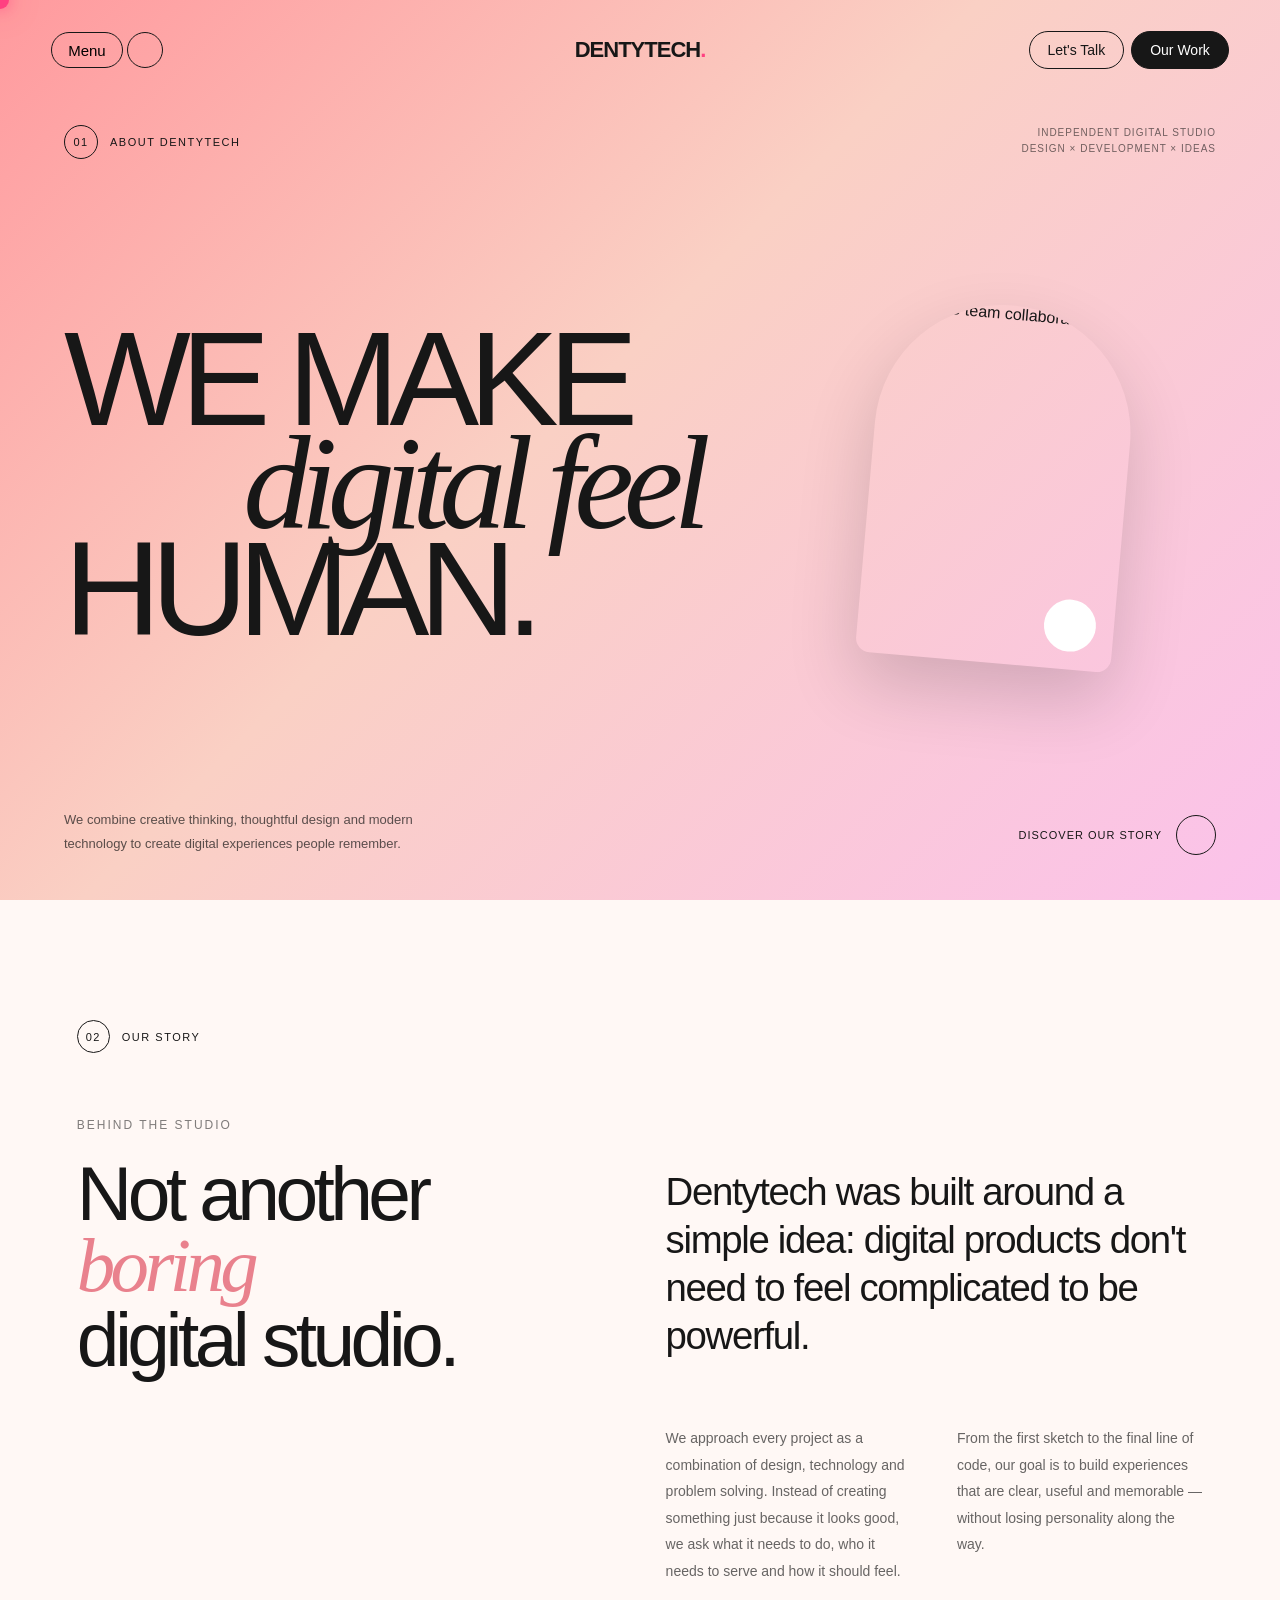
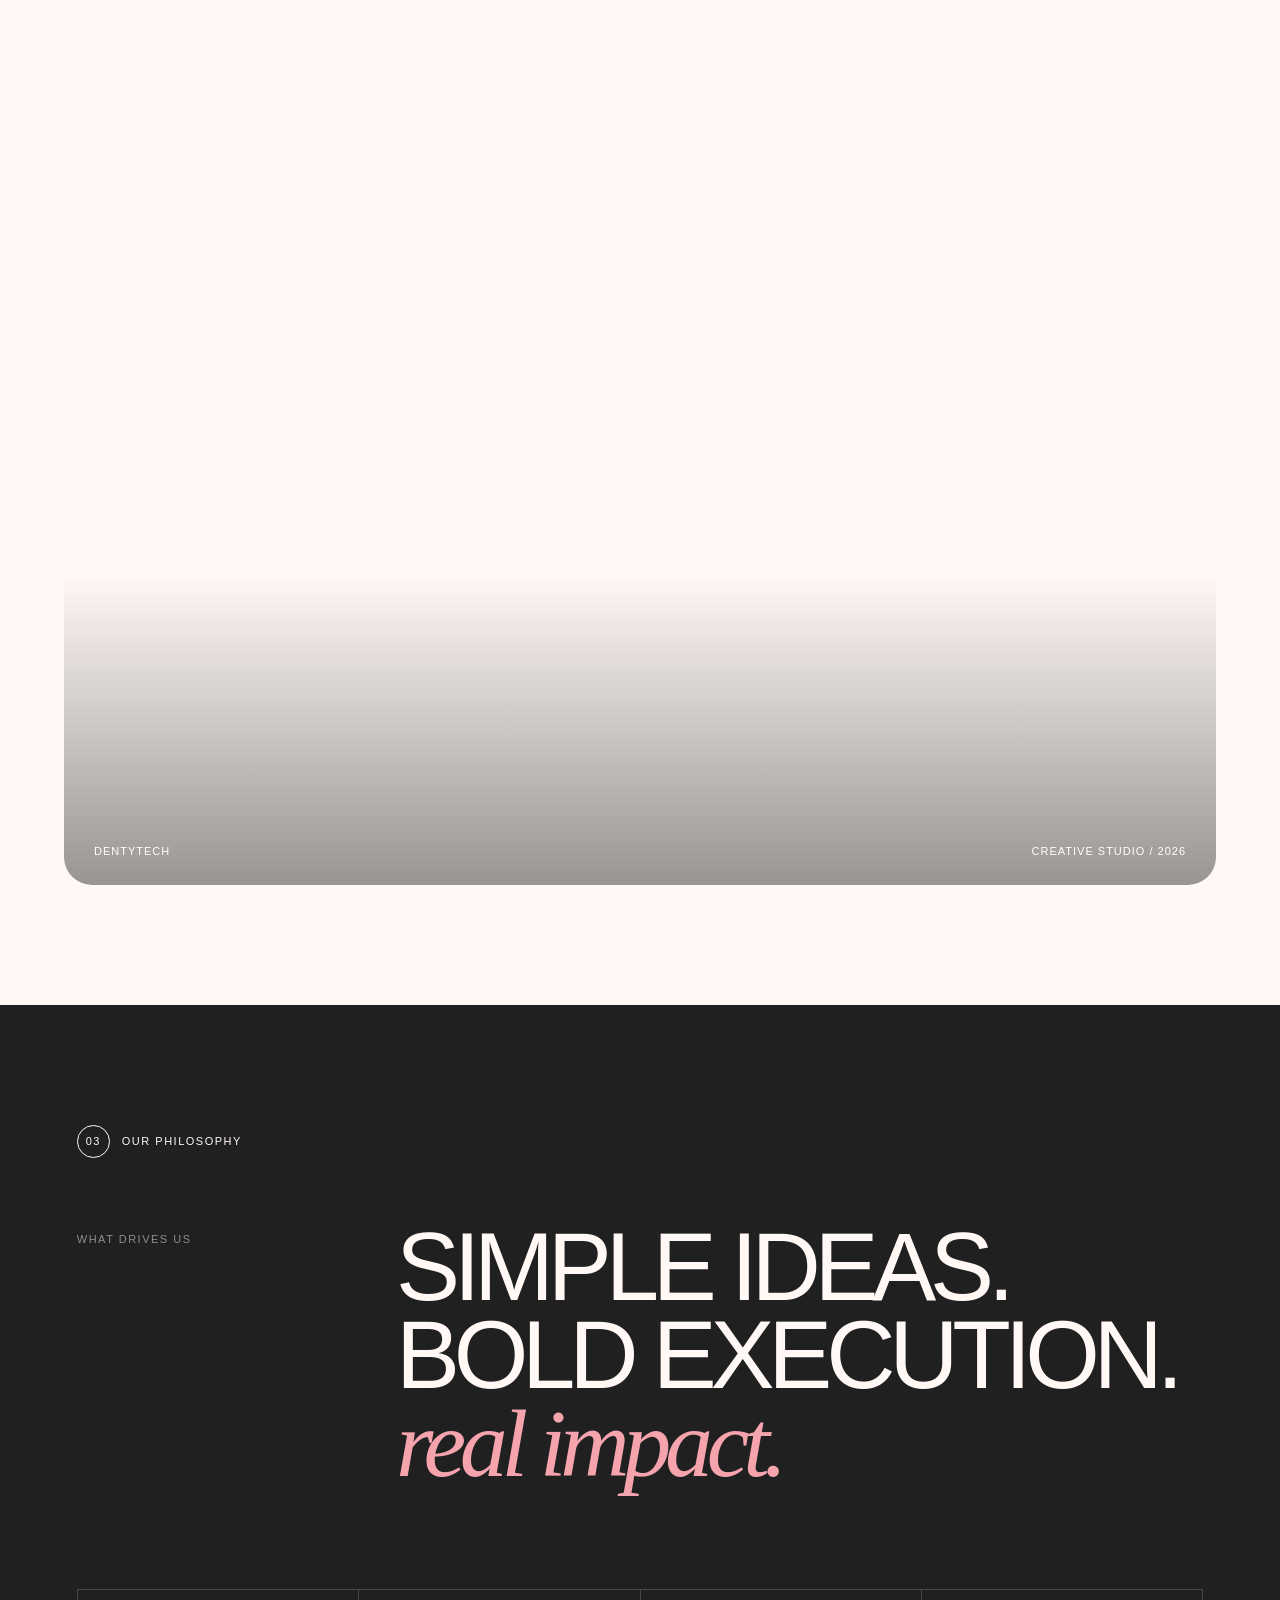
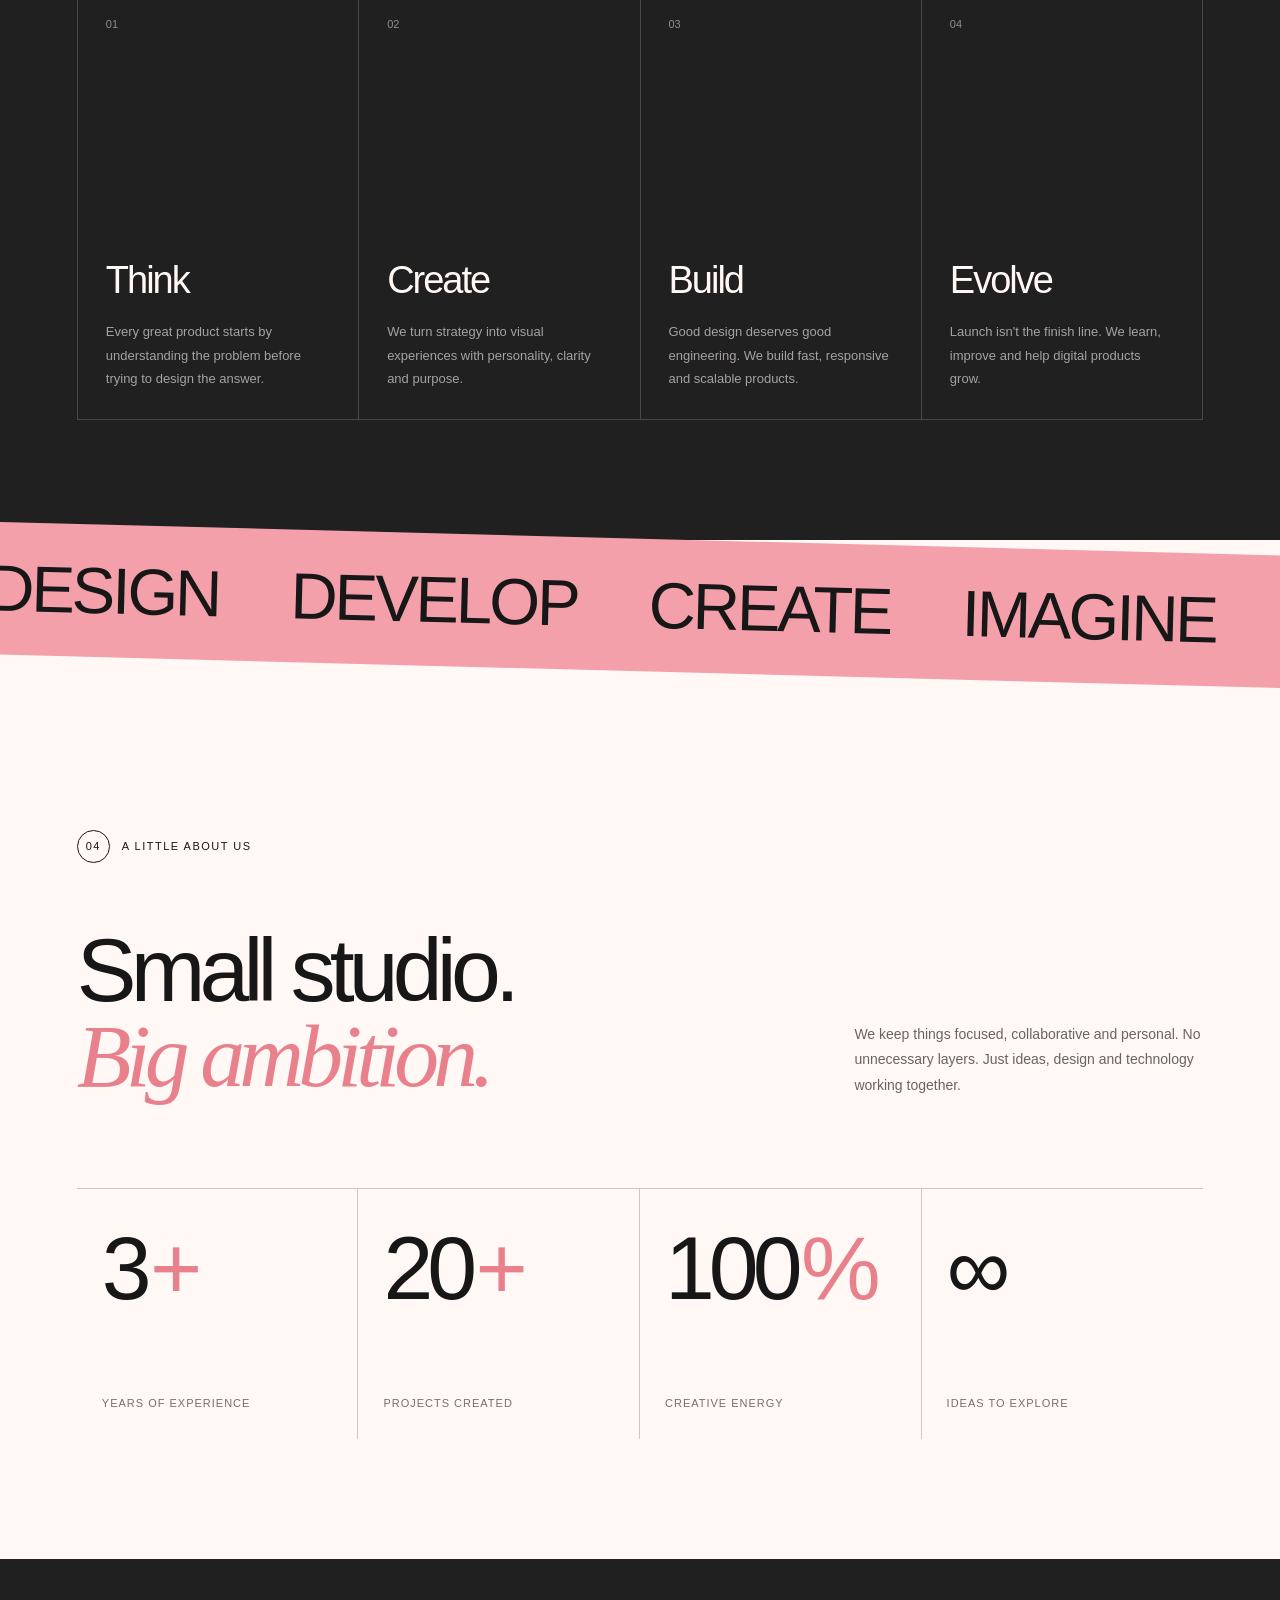
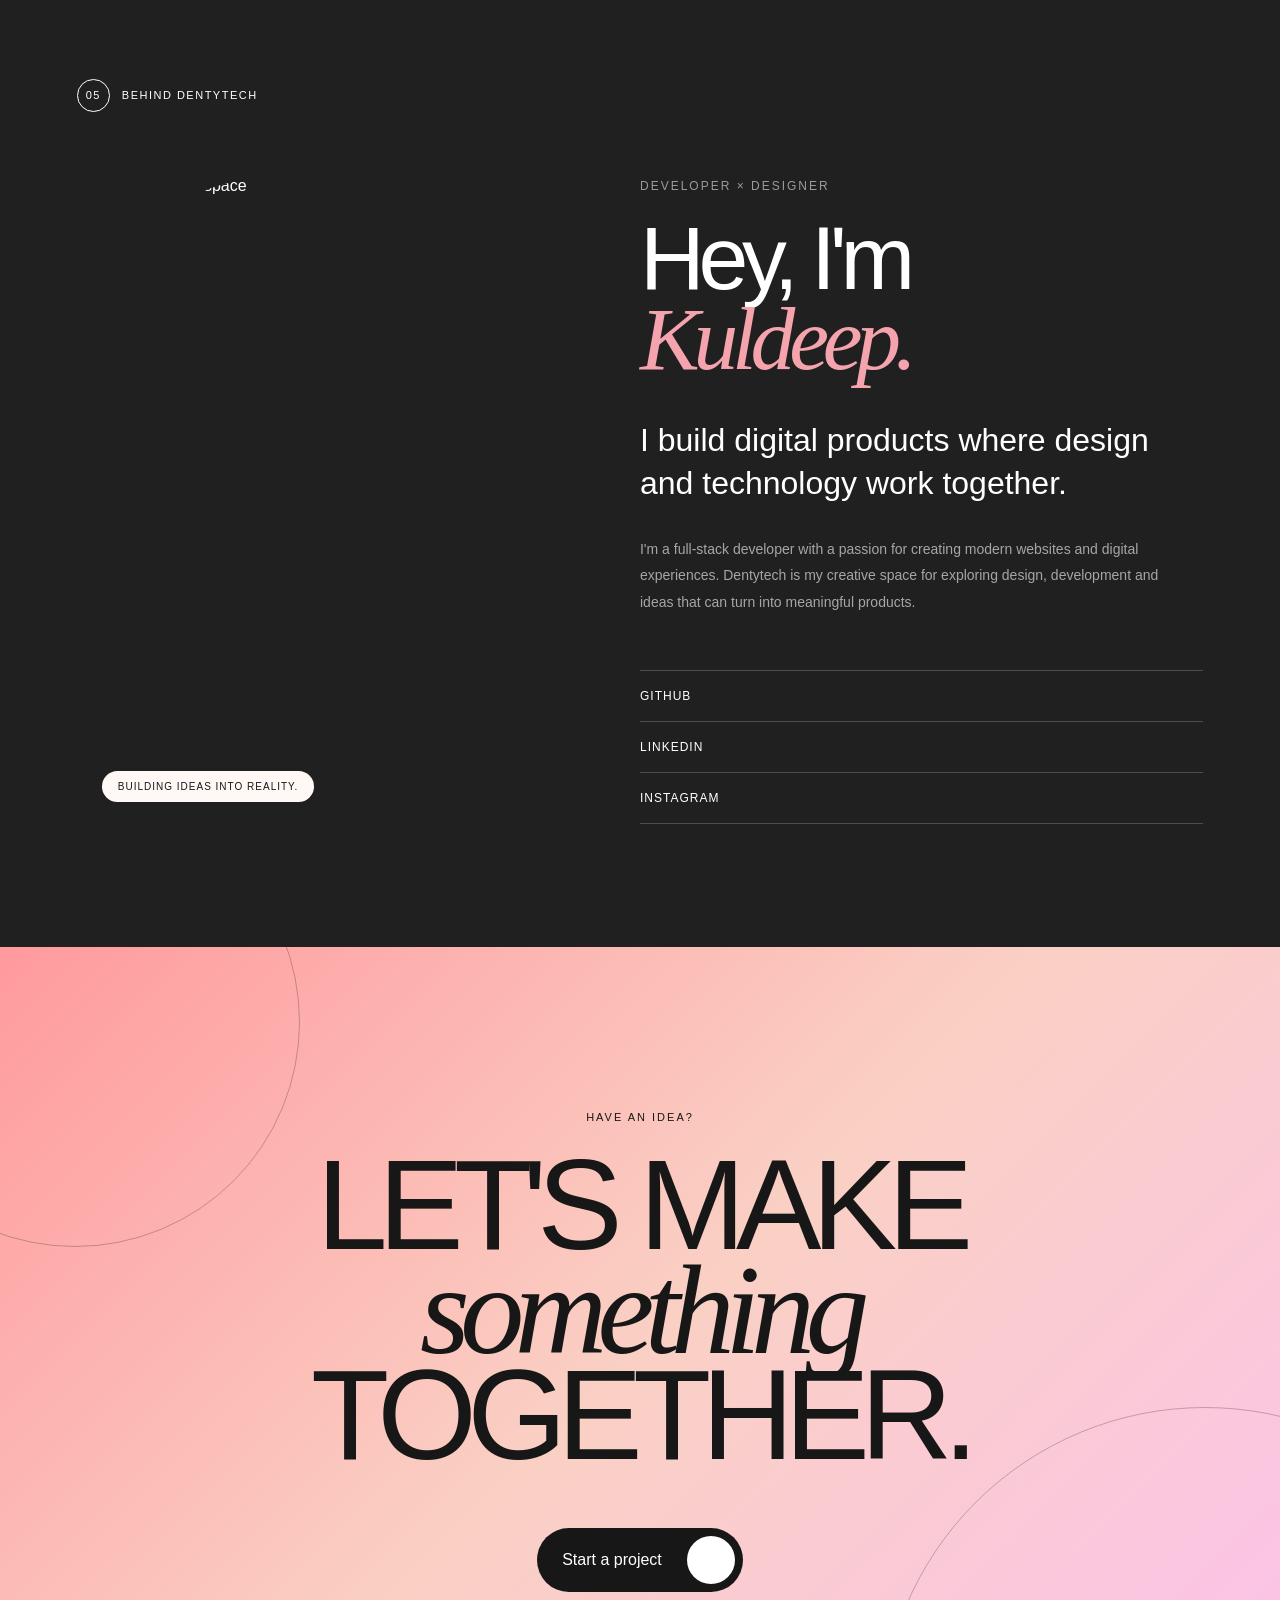
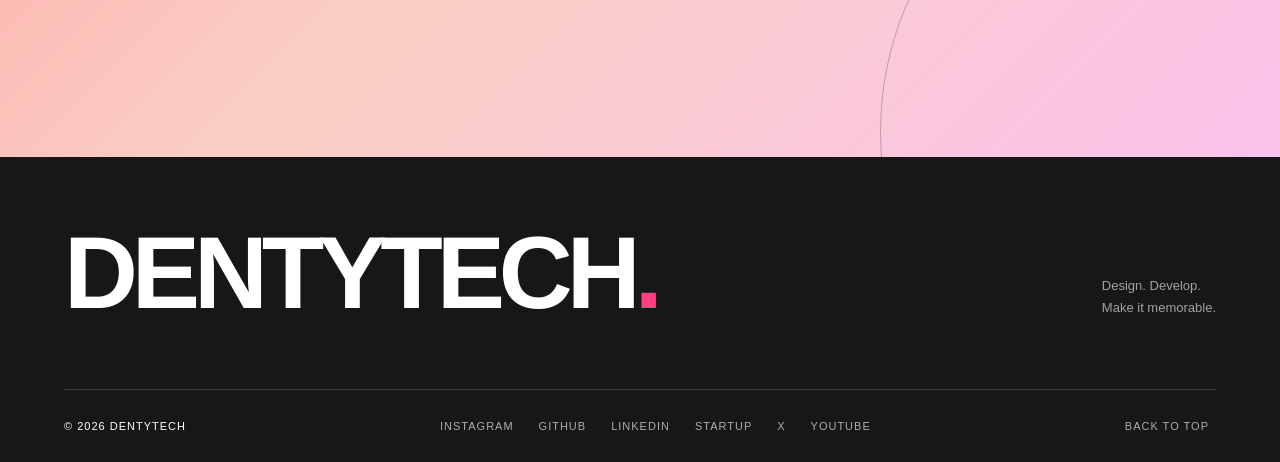
==== commit 4de96a9b: "Update social media links and enhance README with project details and features" ====
--- a/about.html
+++ b/about.html
@@ -47,16 +47,28 @@
         </nav>
 
         <div class="mobile-socials">
-            <a href="https://www.instagram.com/_.kuldeeppatel._" target="_blank">
+            <a href="https://www.instagram.com/kuldeep_patel.dev/" target="_blank" aria-label="Instagram">
                 <i class="ri-instagram-line"></i>
             </a>
 
-            <a href="https://github.com/kuldeepg3" target="_blank">
+            <a href="https://github.com/Devkuldeep/Web1.0" target="_blank" aria-label="GitHub">
                 <i class="ri-github-line"></i>
             </a>
 
-            <a href="https://www.linkedin.com/in/kuldeep-patel-09a0041a7" target="_blank">
+            <a href="https://www.linkedin.com/in/kuldeep-patel-09a0041a7/" target="_blank" aria-label="LinkedIn">
                 <i class="ri-linkedin-box-line"></i>
+            </a>
+
+            <a href="https://www.techservenexus.com/" target="_blank" aria-label="TechServeNexus">
+                <i class="ri-global-line"></i>
+            </a>
+
+            <a href="https://x.com/KuldeepDev_" target="_blank" aria-label="X">
+                <i class="ri-twitter-line"></i>
+            </a>
+
+            <a href="https://www.youtube.com/channel/UCBUPxmPzjUqOIcEnbb--0Rw" target="_blank" aria-label="YouTube">
+                <i class="ri-youtube-line"></i>
             </a>
         </div>
 
@@ -607,26 +619,12 @@
 
             <div class="footer-links">
 
-                <a
-                    href="https://www.instagram.com/_.kuldeeppatel._"
-                    target="_blank"
-                >
-                    Instagram
-                </a>
-
-                <a
-                    href="https://github.com/kuldeepg3"
-                    target="_blank"
-                >
-                    Github
-                </a>
-
-                <a
-                    href="https://www.linkedin.com/in/kuldeep-patel-09a0041a7"
-                    target="_blank"
-                >
-                    LinkedIn
-                </a>
+                <a href="https://www.instagram.com/kuldeep_patel.dev/" target="_blank">Instagram</a>
+                <a href="https://github.com/Devkuldeep/Web1.0" target="_blank">GitHub</a>
+                <a href="https://www.linkedin.com/in/kuldeep-patel-09a0041a7/" target="_blank">LinkedIn</a>
+                <a href="https://www.techservenexus.com/" target="_blank">Startup</a>
+                <a href="https://x.com/KuldeepDev_" target="_blank">X</a>
+                <a href="https://www.youtube.com/channel/UCBUPxmPzjUqOIcEnbb--0Rw" target="_blank">YouTube</a>
 
             </div>
 
